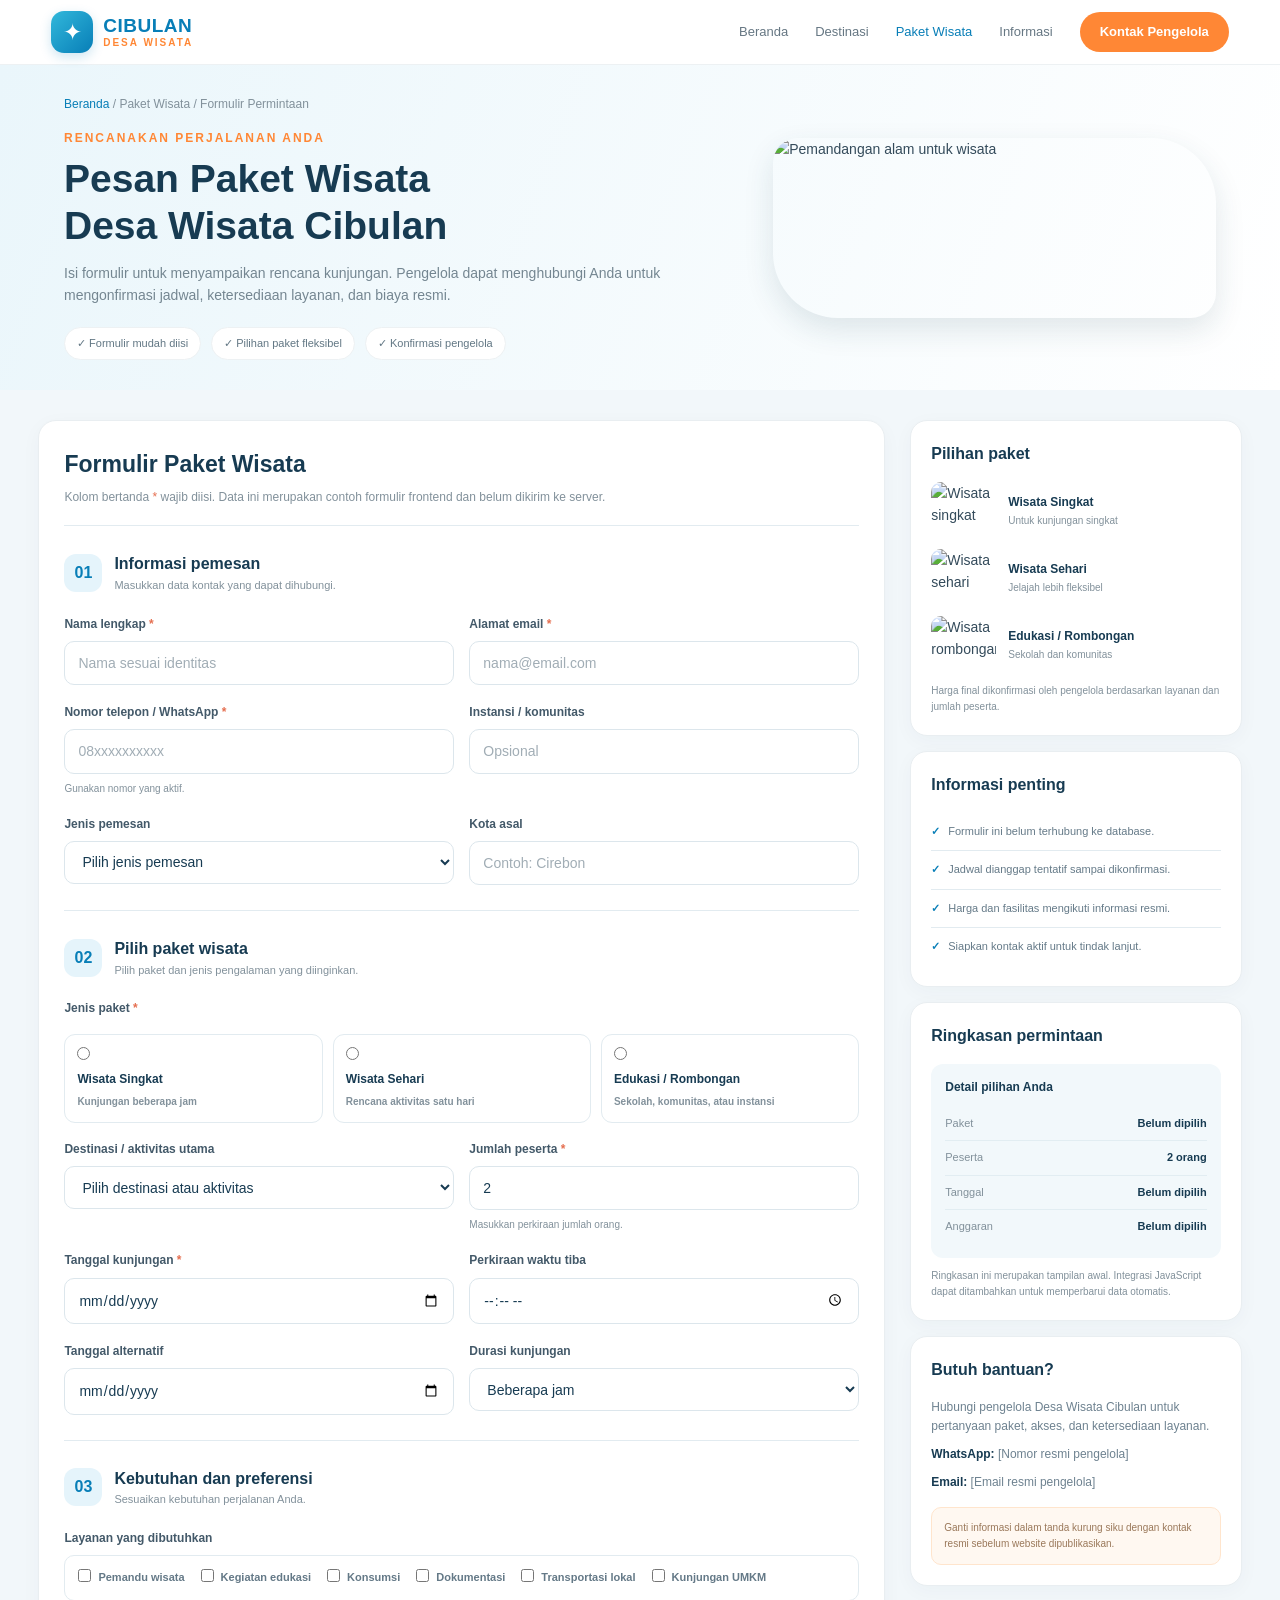
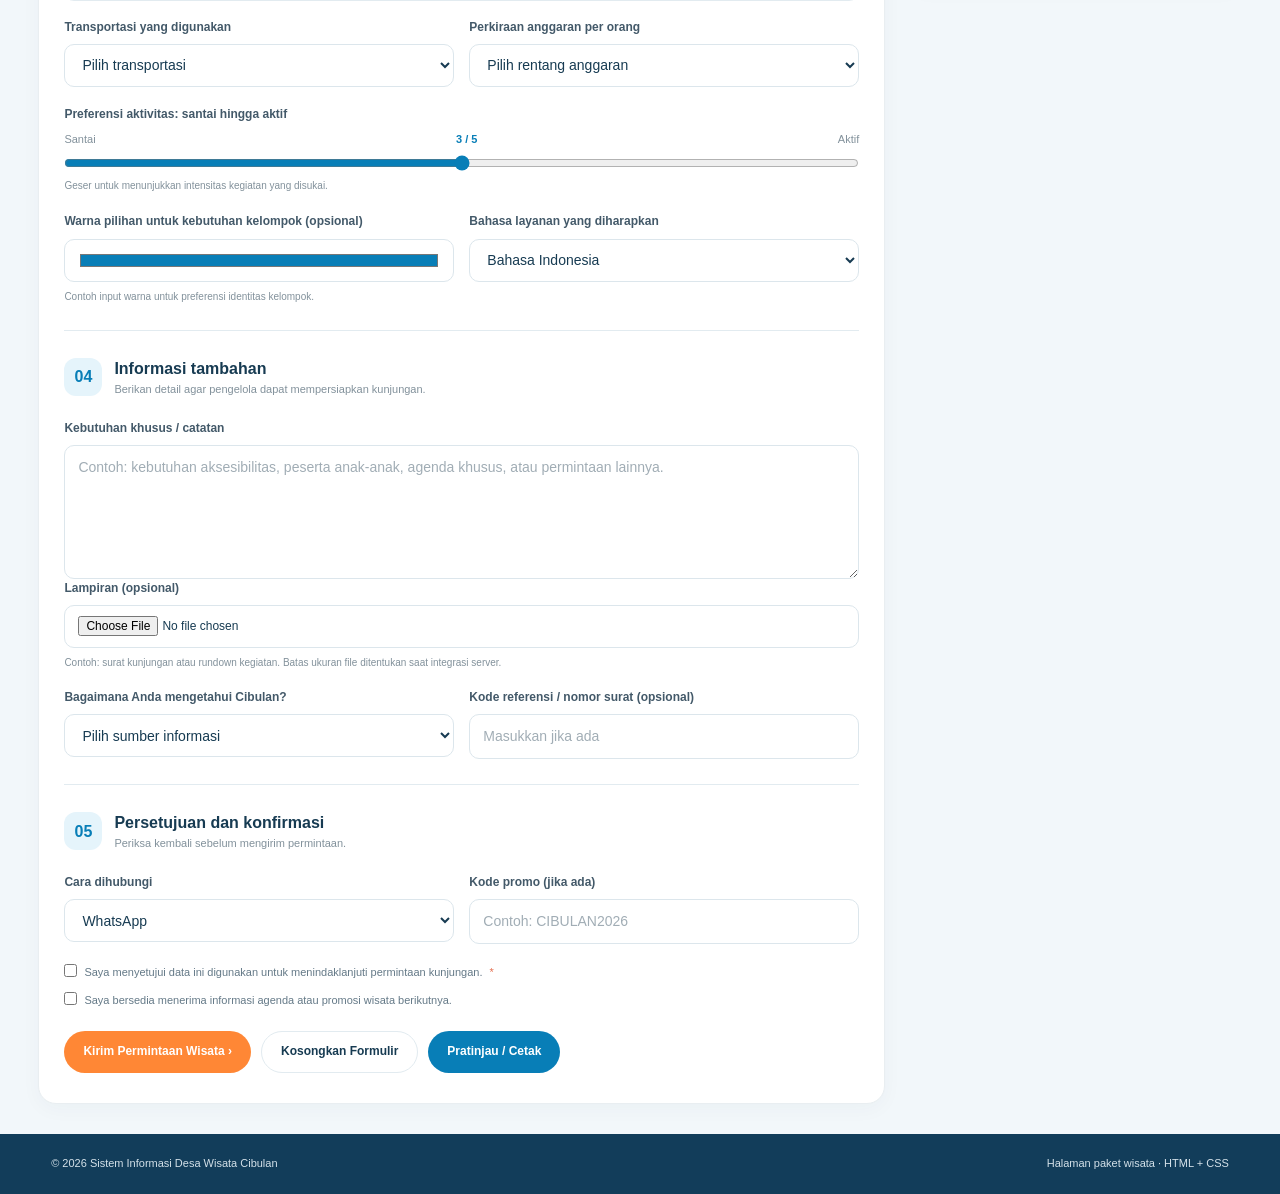
==== paket.html @ 85de3b83 "baru" ====
<!DOCTYPE html>
<html lang="id">

<head>
    <meta charset="UTF-8">
    <meta name="viewport" content="width=device-width, initial-scale=1.0">
    <meta name="description" content="Formulir pemesanan paket wisata Desa Wisata Cibulan.">
    <title>Formulir Paket Wisata | Cibulan</title>
    <link rel="stylesheet" href="/css/paket.css">
</head>

<body>

    <!-- HEADER -->
    <header class="header">
        <a href="index.html" class="logo">
            <span class="logo-icon">✦</span>
            <span class="logo-text">
                <strong>CIBULAN</strong>
                <small>DESA WISATA</small>
            </span>
        </a>

        <nav class="navigation">
            <a href="index.html">Beranda</a>
            <a href="index.html#destinasi">Destinasi</a>
            <a href="paket.html" class="active">Paket Wisata</a>
            <a href="index.html#informasi">Informasi</a>
            <a href="index.html#kontak" class="nav-button">Kontak Pengelola</a>
        </nav>
    </header>

    <main>

        <!-- HERO -->
        <section class="hero">
            <div class="hero-content">
                <div class="breadcrumb">
                    <a href="index.html">Beranda</a> /
                    <span>Paket Wisata</span> /
                    <span>Formulir Permintaan</span>
                </div>

                <span class="eyebrow">RENCANAKAN PERJALANAN ANDA</span>

                <h1>Pesan Paket Wisata<br>Desa Wisata Cibulan</h1>

                <p>
                    Isi formulir untuk menyampaikan rencana kunjungan.
                    Pengelola dapat menghubungi Anda untuk mengonfirmasi
                    jadwal, ketersediaan layanan, dan biaya resmi.
                </p>

                <div class="hero-features">
                    <span>✓ Formulir mudah diisi</span>
                    <span>✓ Pilihan paket fleksibel</span>
                    <span>✓ Konfirmasi pengelola</span>
                </div>
            </div>

            <div class="hero-image">
                <img src="https://images.unsplash.com/photo-1500530855697-b586d89ba3ee?auto=format&fit=crop&w=1000&q=85"
                    alt="Pemandangan alam untuk wisata">
            </div>
        </section>

        <!-- FORM AREA -->
        <section class="form-section">

            <div class="form-layout">

                <!-- FORM UTAMA -->
                <form class="booking-form" action="#" method="post">

                    <div class="form-heading">
                        <h2>Formulir Paket Wisata</h2>
                        <p>
                            Kolom bertanda <span class="required">*</span>
                            wajib diisi. Data ini merupakan contoh formulir
                            frontend dan belum dikirim ke server.
                        </p>
                    </div>

                    <!-- BAGIAN 01 -->
                    <div class="form-group">
                        <div class="section-title">
                            <span class="number">01</span>
                            <div>
                                <h3>Informasi pemesan</h3>
                                <p>Masukkan data kontak yang dapat dihubungi.</p>
                            </div>
                        </div>

                        <div class="form-grid">
                            <div class="field">
                                <label for="nama">Nama lengkap <span class="required">*</span></label>
                                <input type="text" id="nama" name="nama" placeholder="Nama sesuai identitas" required>
                            </div>

                            <div class="field">
                                <label for="email">Alamat email <span class="required">*</span></label>
                                <input type="email" id="email" name="email" placeholder="nama@email.com" required>
                            </div>

                            <div class="field">
                                <label for="telepon">Nomor telepon / WhatsApp <span class="required">*</span></label>
                                <input type="tel" id="telepon" name="telepon" placeholder="08xxxxxxxxxx" required>
                                <small>Gunakan nomor yang aktif.</small>
                            </div>

                            <div class="field">
                                <label for="instansi">Instansi / komunitas</label>
                                <input type="text" id="instansi" name="instansi" placeholder="Opsional">
                            </div>

                            <div class="field">
                                <label for="jenis">Jenis pemesan</label>
                                <select id="jenis" name="jenis">
                                    <option value="">Pilih jenis pemesan</option>
                                    <option>Perorangan</option>
                                    <option>Keluarga</option>
                                    <option>Sekolah / kampus</option>
                                    <option>Komunitas</option>
                                    <option>Perusahaan / instansi</option>
                                    <option>Agen perjalanan</option>
                                </select>
                            </div>

                            <div class="field">
                                <label for="kota">Kota asal</label>
                                <input type="text" id="kota" name="kota" placeholder="Contoh: Cirebon">
                            </div>
                        </div>
                    </div>

                    <!-- BAGIAN 02 -->
                    <div class="form-group">
                        <div class="section-title">
                            <span class="number">02</span>
                            <div>
                                <h3>Pilih paket wisata</h3>
                                <p>Pilih paket dan jenis pengalaman yang diinginkan.</p>
                            </div>
                        </div>

                        <div class="field">
                            <label>Jenis paket <span class="required">*</span></label>

                            <div class="package-options">
                                <label class="package-option">
                                    <input type="radio" name="paket" value="Wisata Singkat" required>
                                    <span class="radio-circle"></span>
                                    <strong>Wisata Singkat</strong>
                                    <small>Kunjungan beberapa jam</small>
                                </label>

                                <label class="package-option">
                                    <input type="radio" name="paket" value="Wisata Sehari">
                                    <span class="radio-circle"></span>
                                    <strong>Wisata Sehari</strong>
                                    <small>Rencana aktivitas satu hari</small>
                                </label>

                                <label class="package-option">
                                    <input type="radio" name="paket" value="Edukasi / Rombongan">
                                    <span class="radio-circle"></span>
                                    <strong>Edukasi / Rombongan</strong>
                                    <small>Sekolah, komunitas, atau instansi</small>
                                </label>
                            </div>
                        </div>

                        <div class="form-grid">
                            <div class="field">
                                <label for="destinasi">Destinasi / aktivitas utama</label>
                                <select id="destinasi" name="destinasi">
                                    <option value="">Pilih destinasi atau aktivitas</option>
                                    <option>Wisata Alam</option>
                                    <option>Wisata Budaya</option>
                                    <option>Wisata Air</option>
                                    <option>Panorama Alam</option>
                                    <option>Wisata Edukasi</option>
                                    <option>Kunjungan UMKM Lokal</option>
                                </select>
                            </div>

                            <div class="field">
                                <label for="peserta">Jumlah peserta <span class="required">*</span></label>
                                <input type="number" id="peserta" name="peserta" min="1" value="2" required>
                                <small>Masukkan perkiraan jumlah orang.</small>
                            </div>

                            <div class="field">
                                <label for="tanggal">Tanggal kunjungan <span class="required">*</span></label>
                                <input type="date" id="tanggal" name="tanggal" required>
                            </div>

                            <div class="field">
                                <label for="waktu">Perkiraan waktu tiba</label>
                                <input type="time" id="waktu" name="waktu">
                            </div>

                            <div class="field">
                                <label for="alternatif">Tanggal alternatif</label>
                                <input type="date" id="alternatif" name="alternatif">
                            </div>

                            <div class="field">
                                <label for="durasi">Durasi kunjungan</label>
                                <select id="durasi" name="durasi">
                                    <option>Beberapa jam</option>
                                    <option>1 hari</option>
                                    <option>2 hari</option>
                                    <option>Lebih dari 2 hari</option>
                                </select>
                            </div>
                        </div>
                    </div>

                    <!-- BAGIAN 03 -->
                    <div class="form-group">
                        <div class="section-title">
                            <span class="number">03</span>
                            <div>
                                <h3>Kebutuhan dan preferensi</h3>
                                <p>Sesuaikan kebutuhan perjalanan Anda.</p>
                            </div>
                        </div>

                        <div class="field">
                            <label>Layanan yang dibutuhkan</label>

                            <div class="checkbox-options">
                                <label><input type="checkbox" name="layanan[]" value="Pemandu wisata"> Pemandu
                                    wisata</label>
                                <label><input type="checkbox" name="layanan[]" value="Kegiatan edukasi"> Kegiatan
                                    edukasi</label>
                                <label><input type="checkbox" name="layanan[]" value="Konsumsi"> Konsumsi</label>
                                <label><input type="checkbox" name="layanan[]" value="Dokumentasi"> Dokumentasi</label>
                                <label><input type="checkbox" name="layanan[]" value="Transportasi lokal"> Transportasi
                                    lokal</label>
                                <label><input type="checkbox" name="layanan[]" value="Kunjungan UMKM"> Kunjungan
                                    UMKM</label>
                            </div>
                        </div>

                        <div class="form-grid">
                            <div class="field">
                                <label for="transportasi">Transportasi yang digunakan</label>
                                <select id="transportasi" name="transportasi">
                                    <option value="">Pilih transportasi</option>
                                    <option>Kendaraan pribadi</option>
                                    <option>Bus pariwisata</option>
                                    <option>Minibus</option>
                                    <option>Sepeda motor</option>
                                    <option>Transportasi umum</option>
                                </select>
                            </div>

                            <div class="field">
                                <label for="anggaran">Perkiraan anggaran per orang</label>
                                <select id="anggaran" name="anggaran">
                                    <option value="">Pilih rentang anggaran</option>
                                    <option>Di bawah Rp50.000</option>
                                    <option>Rp50.000 - Rp100.000</option>
                                    <option>Rp100.000 - Rp200.000</option>
                                    <option>Rp200.000 - Rp500.000</option>
                                    <option>Di atas Rp500.000</option>
                                </select>
                            </div>

                            <div class="field full-width">
                                <label for="aktivitas">Preferensi aktivitas: santai hingga aktif</label>
                                <div class="range-labels">
                                    <span>Santai</span>
                                    <strong>3 / 5</strong>
                                    <span>Aktif</span>
                                </div>
                                <input type="range" id="aktivitas" name="aktivitas" min="1" max="5" value="3">
                                <small>Geser untuk menunjukkan intensitas kegiatan yang disukai.</small>
                            </div>

                            <div class="field">
                                <label for="warna">Warna pilihan untuk kebutuhan kelompok (opsional)</label>
                                <input type="color" id="warna" name="warna" value="#087eb7">
                                <small>Contoh input warna untuk preferensi identitas kelompok.</small>
                            </div>

                            <div class="field">
                                <label for="bahasa">Bahasa layanan yang diharapkan</label>
                                <select id="bahasa" name="bahasa">
                                    <option>Bahasa Indonesia</option>
                                    <option>Bahasa Inggris</option>
                                    <option>Lainnya / diskusi</option>
                                </select>
                            </div>
                        </div>
                    </div>

                    <!-- BAGIAN 04 -->
                    <div class="form-group">
                        <div class="section-title">
                            <span class="number">04</span>
                            <div>
                                <h3>Informasi tambahan</h3>
                                <p>Berikan detail agar pengelola dapat mempersiapkan kunjungan.</p>
                            </div>
                        </div>

                        <div class="field">
                            <label for="catatan">Kebutuhan khusus / catatan</label>
                            <textarea id="catatan" name="catatan" rows="5"
                                placeholder="Contoh: kebutuhan aksesibilitas, peserta anak-anak, agenda khusus, atau permintaan lainnya."></textarea>
                        </div>

                        <div class="field">
                            <label for="lampiran">Lampiran (opsional)</label>
                            <input type="file" id="lampiran" name="lampiran">
                            <small>Contoh: surat kunjungan atau rundown kegiatan. Batas ukuran file ditentukan saat
                                integrasi server.</small>
                        </div>

                        <div class="form-grid">
                            <div class="field">
                                <label for="sumber">Bagaimana Anda mengetahui Cibulan?</label>
                                <select id="sumber" name="sumber">
                                    <option value="">Pilih sumber informasi</option>
                                    <option>Media sosial</option>
                                    <option>Mesin pencari / internet</option>
                                    <option>Teman atau keluarga</option>
                                    <option>Sekolah / instansi</option>
                                    <option>Pameran atau acara wisata</option>
                                    <option>Lainnya</option>
                                </select>
                            </div>

                            <div class="field">
                                <label for="referensi">Kode referensi / nomor surat (opsional)</label>
                                <input type="text" id="referensi" name="referensi" placeholder="Masukkan jika ada">
                            </div>
                        </div>
                    </div>

                    <!-- BAGIAN 05 -->
                    <div class="form-group">
                        <div class="section-title">
                            <span class="number">05</span>
                            <div>
                                <h3>Persetujuan dan konfirmasi</h3>
                                <p>Periksa kembali sebelum mengirim permintaan.</p>
                            </div>
                        </div>

                        <div class="form-grid">
                            <div class="field">
                                <label for="kontak">Cara dihubungi</label>
                                <select id="kontak" name="kontak">
                                    <option>WhatsApp</option>
                                    <option>Telepon</option>
                                    <option>Email</option>
                                </select>
                            </div>

                            <div class="field">
                                <label for="promo">Kode promo (jika ada)</label>
                                <input type="text" id="promo" name="promo" placeholder="Contoh: CIBULAN2026">
                            </div>
                        </div>

                        <div class="consent">
                            <label>
                                <input type="checkbox" name="persetujuan" required>
                                Saya menyetujui data ini digunakan untuk menindaklanjuti permintaan kunjungan.
                                <span class="required">*</span>
                            </label>

                            <label>
                                <input type="checkbox" name="promosi">
                                Saya bersedia menerima informasi agenda atau promosi wisata berikutnya.
                            </label>
                        </div>

                        <div class="form-actions">
                            <button type="submit" class="btn-primary">
                                Kirim Permintaan Wisata ›
                            </button>

                            <button type="reset" class="btn-secondary">
                                Kosongkan Formulir
                            </button>

                            <button type="button" class="btn-blue" onclick="window.print()">
                                Pratinjau / Cetak
                            </button>
                        </div>
                    </div>

                </form>

                <!-- SIDEBAR -->
                <aside class="sidebar">

                    <div class="sidebar-card">
                        <h3>Pilihan paket</h3>

                        <div class="package-preview">
                            <img src="https://images.unsplash.com/photo-1500534623283-312aade485b7?auto=format&fit=crop&w=200&q=80"
                                alt="Wisata singkat">
                            <div>
                                <strong>Wisata Singkat</strong>
                                <p>Untuk kunjungan singkat</p>
                            </div>
                        </div>

                        <div class="package-preview">
                            <img src="https://images.unsplash.com/photo-1464822759023-fed622ff2c3b?auto=format&fit=crop&w=200&q=80"
                                alt="Wisata sehari">
                            <div>
                                <strong>Wisata Sehari</strong>
                                <p>Jelajah lebih fleksibel</p>
                            </div>
                        </div>

                        <div class="package-preview">
                            <img src="https://images.unsplash.com/photo-1529390079861-591de354faf5?auto=format&fit=crop&w=200&q=80"
                                alt="Wisata rombongan">
                            <div>
                                <strong>Edukasi / Rombongan</strong>
                                <p>Sekolah dan komunitas</p>
                            </div>
                        </div>

                        <small>Harga final dikonfirmasi oleh pengelola berdasarkan layanan dan jumlah peserta.</small>
                    </div>

                    <div class="sidebar-card">
                        <h3>Informasi penting</h3>

                        <ul class="info-list">
                            <li>Formulir ini belum terhubung ke database.</li>
                            <li>Jadwal dianggap tentatif sampai dikonfirmasi.</li>
                            <li>Harga dan fasilitas mengikuti informasi resmi.</li>
                            <li>Siapkan kontak aktif untuk tindak lanjut.</li>
                        </ul>
                    </div>

                    <div class="sidebar-card">
                        <h3>Ringkasan permintaan</h3>

                        <div class="summary-box">
                            <strong>Detail pilihan Anda</strong>

                            <div class="summary-row">
                                <span>Paket</span>
                                <strong>Belum dipilih</strong>
                            </div>

                            <div class="summary-row">
                                <span>Peserta</span>
                                <strong>2 orang</strong>
                            </div>

                            <div class="summary-row">
                                <span>Tanggal</span>
                                <strong>Belum dipilih</strong>
                            </div>

                            <div class="summary-row">
                                <span>Anggaran</span>
                                <strong>Belum dipilih</strong>
                            </div>
                        </div>

                        <small>Ringkasan ini merupakan tampilan awal. Integrasi JavaScript dapat ditambahkan untuk
                            memperbarui data otomatis.</small>
                    </div>

                    <div class="sidebar-card help-card">
                        <h3>Butuh bantuan?</h3>
                        <p>
                            Hubungi pengelola Desa Wisata Cibulan untuk
                            pertanyaan paket, akses, dan ketersediaan layanan.
                        </p>

                        <p><strong>WhatsApp:</strong> [Nomor resmi pengelola]</p>
                        <p><strong>Email:</strong> [Email resmi pengelola]</p>

                        <div class="notice">
                            Ganti informasi dalam tanda kurung siku dengan
                            kontak resmi sebelum website dipublikasikan.
                        </div>
                    </div>

                </aside>

            </div>
        </section>

    </main>

    <!-- FOOTER -->
    <footer class="footer">
        <span>© 2026 Sistem Informasi Desa Wisata Cibulan</span>
        <span>Halaman paket wisata · HTML + CSS</span>
    </footer>

</body>

</html>
---- css/paket.css ----
/* ==============================
   RESET & GLOBAL
============================== */

* {
    margin: 0;
    padding: 0;
    box-sizing: border-box;
}

:root {
    --primary: #087eb7;
    --primary-dark: #07557d;
    --secondary: #ff8735;
    --dark: #173b52;
    --text: #344b5b;
    --muted: #82919b;
    --background: #f2f7fa;
    --white: #ffffff;
    --border: #e2ebf0;
    --light-blue: #e5f4fb;
}

html {
    scroll-behavior: smooth;
}

body {
    font-family: Arial, Helvetica, sans-serif;
    color: var(--text);
    background: var(--white);
    font-size: 14px;
    line-height: 1.6;
}

a {
    text-decoration: none;
    color: inherit;
}

button,
input,
select,
textarea {
    font: inherit;
}

/* ==============================
   HEADER
============================== */

.header {
    width: 100%;
    min-height: 65px;
    padding: 10px 4%;
    display: flex;
    justify-content: space-between;
    align-items: center;
    background: var(--white);
    border-bottom: 1px solid #edf1f3;
}

.logo {
    display: flex;
    align-items: center;
    gap: 10px;
}

.logo-icon {
    width: 42px;
    height: 42px;
    display: flex;
    justify-content: center;
    align-items: center;
    background: linear-gradient(135deg, #32b8db, #087eb7);
    color: white;
    border-radius: 13px;
    font-size: 23px;
    box-shadow: 0 4px 12px rgba(8, 126, 183, 0.2);
}

.logo-text {
    display: flex;
    flex-direction: column;
    line-height: 1.2;
}

.logo-text strong {
    font-size: 19px;
    color: var(--primary);
    letter-spacing: 0.5px;
}

.logo-text small {
    color: var(--secondary);
    font-size: 10px;
    font-weight: bold;
    letter-spacing: 2px;
}

.navigation {
    display: flex;
    align-items: center;
    gap: 27px;
}

.navigation a {
    color: #667783;
    font-size: 13px;
    transition: color 0.2s;
}

.navigation a:hover,
.navigation a.active {
    color: var(--primary);
}

.navigation .nav-button {
    padding: 10px 20px;
    background: var(--secondary);
    color: white;
    border-radius: 30px;
    font-weight: bold;
}

.navigation .nav-button:hover {
    background: #ed7425;
    color: white;
}

/* ==============================
   HERO SECTION
============================== */

.hero {
    min-height: 285px;
    padding: 30px 5%;
    display: grid;
    grid-template-columns: 1.2fr 0.8fr;
    align-items: center;
    gap: 45px;
    background: linear-gradient(110deg, #eaf6fb, #ffffff);
}

.hero-content {
    max-width: 650px;
}

.breadcrumb {
    margin-bottom: 15px;
    color: var(--muted);
    font-size: 12px;
}

.breadcrumb a {
    color: var(--primary);
}

.eyebrow {
    display: block;
    margin-bottom: 8px;
    color: var(--secondary);
    font-size: 12px;
    font-weight: bold;
    letter-spacing: 2px;
}

.hero h1 {
    margin-bottom: 12px;
    color: var(--dark);
    font-size: clamp(28px, 3.5vw, 39px);
    line-height: 1.2;
}

.hero-content>p {
    max-width: 650px;
    color: #748691;
    font-size: 14px;
}

.hero-features {
    margin-top: 20px;
    display: flex;
    flex-wrap: wrap;
    gap: 10px;
}

.hero-features span {
    padding: 7px 12px;
    background: white;
    border: 1px solid #edf1f3;
    border-radius: 30px;
    color: #627784;
    font-size: 11px;
}

.hero-image {
    height: 180px;
    overflow: hidden;
    border-radius: 25px 65px 25px 65px;
    box-shadow: 0 12px 30px rgba(25, 63, 83, 0.12);
}

.hero-image img {
    width: 100%;
    height: 100%;
    display: block;
    object-fit: cover;
}

/* ==============================
   FORM SECTION
============================== */

.form-section {
    padding: 30px 3%;
    background: var(--background);
}

.form-layout {
    max-width: 1400px;
    margin: auto;
    display: grid;
    grid-template-columns: minmax(0, 2.3fr) minmax(260px, 0.9fr);
    align-items: start;
    gap: 25px;
}

/* ==============================
   FORM CARD
============================== */

.booking-form {
    padding: 25px;
    background: var(--white);
    border: 1px solid #e9eef1;
    border-radius: 18px;
    box-shadow: 0 5px 20px rgba(28, 62, 82, 0.035);
}

.form-heading {
    padding-bottom: 18px;
    border-bottom: 1px solid var(--border);
}

.form-heading h2 {
    margin-bottom: 5px;
    color: var(--dark);
    font-size: 23px;
}

.form-heading p {
    color: var(--muted);
    font-size: 12px;
}

.required {
    color: #e56e4f;
}

.form-group {
    padding: 25px 0;
    border-bottom: 1px solid var(--border);
}

.form-group:last-child {
    padding-bottom: 5px;
    border-bottom: none;
}

.section-title {
    display: flex;
    align-items: center;
    gap: 12px;
    margin-bottom: 20px;
}

.number {
    width: 38px;
    height: 38px;
    flex-shrink: 0;
    display: flex;
    align-items: center;
    justify-content: center;
    background: var(--light-blue);
    color: var(--primary);
    border-radius: 12px;
    font-size: 16px;
    font-weight: bold;
}

.section-title h3 {
    color: var(--dark);
    font-size: 16px;
}

.section-title p {
    color: var(--muted);
    font-size: 11px;
}

/* ==============================
   FORM GRID & INPUT
============================== */

.form-grid {
    display: grid;
    grid-template-columns: repeat(2, minmax(0, 1fr));
    gap: 18px 15px;
    margin-top: 17px;
}

.field {
    min-width: 0;
    display: flex;
    flex-direction: column;
    gap: 7px;
}

.field label {
    color: #435969;
    font-size: 12px;
    font-weight: bold;
}

.field input:not([type="checkbox"]):not([type="radio"]):not([type="range"]),
.field select,
.field textarea {
    width: 100%;
    min-height: 43px;
    padding: 10px 13px;
    border: 1px solid #dce6ec;
    border-radius: 10px;
    outline: none;
    background: white;
    color: var(--dark);
    transition: border 0.2s, box-shadow 0.2s;
}

.field input:focus,
.field select:focus,
.field textarea:focus {
    border-color: var(--primary);
    box-shadow: 0 0 0 3px rgba(8, 126, 183, 0.08);
}

.field input::placeholder,
.field textarea::placeholder {
    color: #a1adb5;
}

.field small {
    color: var(--muted);
    font-size: 10px;
}

.field textarea {
    resize: vertical;
    min-height: 110px;
}

.full-width {
    grid-column: 1 / -1;
}

/* ==============================
   PACKAGE OPTIONS
============================== */

.package-options {
    display: grid;
    grid-template-columns: repeat(3, minmax(0, 1fr));
    gap: 10px;
    margin-top: 8px;
}

.package-option {
    position: relative;
    min-height: 85px;
    padding: 12px;
    display: flex;
    flex-direction: column;
    align-items: flex-start;
    justify-content: center;
    gap: 5px;
    border: 1px solid var(--border);
    border-radius: 11px;
    cursor: pointer;
    transition: 0.2s;
}

.package-option:hover {
    border-color: var(--primary);
    background: #f5fbfe;
}

.package-option input {
    accent-color: var(--primary);
}

.package-option strong {
    color: var(--dark);
    font-size: 12px;
}

.package-option small {
    color: var(--muted);
    font-size: 10px;
}

.package-option:has(input:checked) {
    border-color: var(--primary);
    background: #f0f9fd;
}

/* ==============================
   CHECKBOX OPTIONS
============================== */

.checkbox-options {
    display: flex;
    flex-wrap: wrap;
    gap: 12px 16px;
    padding: 13px;
    border: 1px solid var(--border);
    border-radius: 10px;
}

.checkbox-options label,
.consent label {
    display: flex;
    align-items: flex-start;
    gap: 7px;
    color: #647987;
    font-size: 11px;
    cursor: pointer;
}

input[type="checkbox"],
input[type="radio"] {
    accent-color: var(--primary);
    cursor: pointer;
}

.range-labels {
    display: flex;
    justify-content: space-between;
    align-items: center;
    color: var(--muted);
    font-size: 11px;
}

.range-labels strong {
    color: var(--primary);
}

.field input[type="range"] {
    width: 100%;
    accent-color: var(--primary);
}

.field input[type="color"] {
    width: 45px;
    height: 38px;
    padding: 3px;
    border: 1px solid var(--border);
    border-radius: 8px;
    cursor: pointer;
}

.field input[type="file"] {
    background: #f9fcfd;
    font-size: 12px;
}

/* ==============================
   CONSENT & BUTTONS
============================== */

.consent {
    margin-top: 20px;
    display: flex;
    flex-direction: column;
    gap: 12px;
}

.consent label {
    line-height: 1.5;
}

.form-actions {
    margin-top: 22px;
    display: flex;
    flex-wrap: wrap;
    gap: 10px;
}

.form-actions button {
    min-height: 42px;
    padding: 10px 19px;
    border: none;
    border-radius: 30px;
    font-size: 12px;
    font-weight: bold;
    cursor: pointer;
    transition: 0.2s;
}

.btn-primary {
    background: var(--secondary);
    color: white;
}

.btn-primary:hover {
    background: #e97426;
    transform: translateY(-2px);
}

.btn-secondary {
    background: white;
    border: 1px solid var(--border) !important;
    color: var(--dark);
}

.btn-secondary:hover {
    background: #f1f6f8;
}

.btn-blue {
    background: var(--primary);
    color: white;
}

.btn-blue:hover {
    background: var(--primary-dark);
}

/* ==============================
   SIDEBAR
============================== */

.sidebar {
    display: flex;
    flex-direction: column;
    gap: 15px;
}

.sidebar-card {
    padding: 20px;
    background: white;
    border: 1px solid #e9eef1;
    border-radius: 17px;
    box-shadow: 0 5px 20px rgba(28, 62, 82, 0.035);
}

.sidebar-card h3 {
    margin-bottom: 15px;
    color: var(--dark);
    font-size: 16px;
}

.package-preview {
    display: flex;
    align-items: center;
    gap: 12px;
    margin-bottom: 12px;
}

.package-preview img {
    width: 65px;
    height: 55px;
    flex-shrink: 0;
    object-fit: cover;
    border-radius: 10px;
}

.package-preview strong {
    color: var(--dark);
    font-size: 12px;
}

.package-preview p {
    color: var(--muted);
    font-size: 10px;
}

.sidebar-card>small {
    display: block;
    margin-top: 10px;
    color: var(--muted);
    font-size: 10px;
    line-height: 1.6;
}

/* INFO LIST */

.info-list {
    padding: 0;
    list-style: none;
}

.info-list li {
    padding: 10px 0;
    border-bottom: 1px solid var(--border);
    color: #657a88;
    font-size: 11px;
}

.info-list li:last-child {
    border-bottom: none;
}

.info-list li::before {
    content: "✓";
    margin-right: 8px;
    color: var(--primary);
    font-weight: bold;
}

/* SUMMARY */

.summary-box {
    padding: 14px;
    background: #f2f8fb;
    border-radius: 12px;
}

.summary-box>strong {
    display: block;
    margin-bottom: 10px;
    color: var(--dark);
    font-size: 12px;
}

.summary-row {
    display: flex;
    justify-content: space-between;
    gap: 10px;
    padding: 8px 0;
    border-bottom: 1px solid #e2edf2;
    font-size: 11px;
}

.summary-row:last-child {
    border-bottom: none;
}

.summary-row span {
    color: var(--muted);
}

.summary-row strong {
    color: var(--dark);
    text-align: right;
}

/* HELP */

.help-card p {
    margin-bottom: 9px;
    color: #6e8290;
    font-size: 12px;
}

.help-card p strong {
    color: var(--dark);
}

.notice {
    margin-top: 15px;
    padding: 12px;
    background: #fff8f1;
    border: 1px solid #ffe5cd;
    border-radius: 10px;
    color: #9a785a;
    font-size: 10px;
}

/* ==============================
   FOOTER
============================== */

.footer {
    min-height: 60px;
    padding: 18px 4%;
    display: flex;
    justify-content: space-between;
    align-items: center;
    gap: 15px;
    background: #123d5a;
    color: #d4e1e9;
    font-size: 11px;
}

/* ==============================
   RESPONSIVE TABLET
============================== */

@media (max-width: 900px) {
    .hero {
        gap: 25px;
        padding: 30px 4%;
    }

    .form-layout {
        grid-template-columns: minmax(0, 1.7fr) minmax(230px, 0.8fr);
        gap: 15px;
    }

    .booking-form {
        padding: 20px;
    }

    .navigation {
        gap: 15px;
    }

    .package-options {
        grid-template-columns: 1fr;
    }
}

/* ==============================
   RESPONSIVE MOBILE
============================== */

@media (max-width: 650px) {
    .header {
        padding: 12px 4%;
        flex-wrap: wrap;
        gap: 12px;
    }

    .logo-icon {
        width: 36px;
        height: 36px;
    }

    .logo-text strong {
        font-size: 16px;
    }

    .navigation {
        width: 100%;
        gap: 18px;
        overflow-x: auto;
        padding: 5px 0;
    }

    .navigation a {
        flex-shrink: 0;
        font-size: 11px;
    }

    .navigation .nav-button {
        padding: 8px 13px;
    }

    .hero {
        grid-template-columns: 1fr;
        padding: 22px 5%;
        gap: 20px;
    }

    .hero h1 {
        font-size: 29px;
    }

    .hero-image {
        height: 190px;
        border-radius: 18px;
    }

    .hero-features {
        gap: 7px;
    }

    .hero-features span {
        font-size: 10px;
    }

    .form-section {
        padding: 18px 3%;
    }

    .form-layout {
        grid-template-columns: 1fr;
    }

    .booking-form {
        padding: 18px 14px;
    }

    .form-heading h2 {
        font-size: 20px;
    }

    .form-grid {
        grid-template-columns: 1fr;
        gap: 15px;
    }

    .full-width {
        grid-column: auto;
    }

    .package-options {
        grid-template-columns: 1fr;
    }

    .package-option {
        min-height: 70px;
    }

    .checkbox-options {
        flex-direction: column;
        gap: 12px;
    }

    .form-actions {
        flex-direction: column;
    }

    .form-actions button {
        width: 100%;
    }

    .sidebar {
        display: grid;
        grid-template-columns: 1fr;
    }

    .footer {
        flex-direction: column;
        text-align: center;
        gap: 5px;
    }
}

/* ==============================
   SMALL MOBILE
============================== */

@media (max-width: 380px) {
    .hero h1 {
        font-size: 25px;
    }

    .section-title h3 {
        font-size: 14px;
    }

    .booking-form {
        padding: 15px 11px;
    }

    .sidebar-card {
        padding: 16px;
    }
}
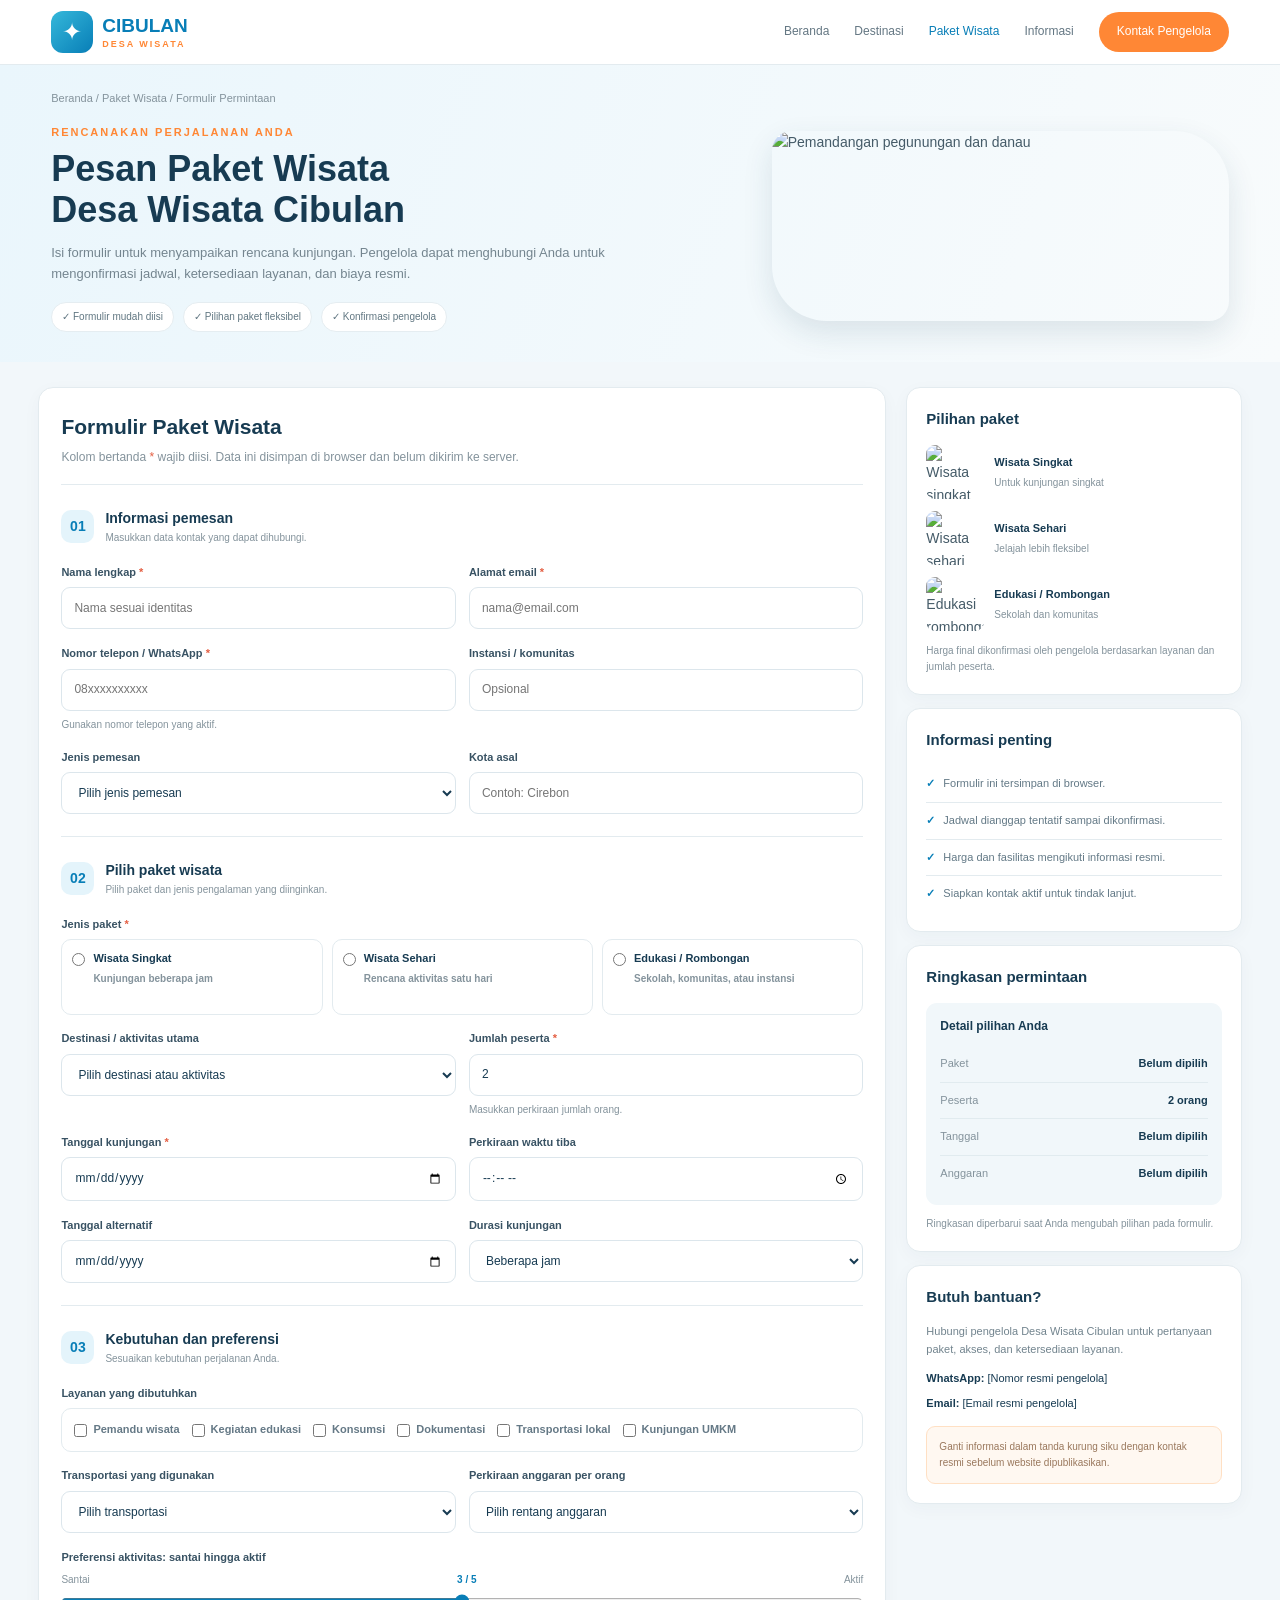
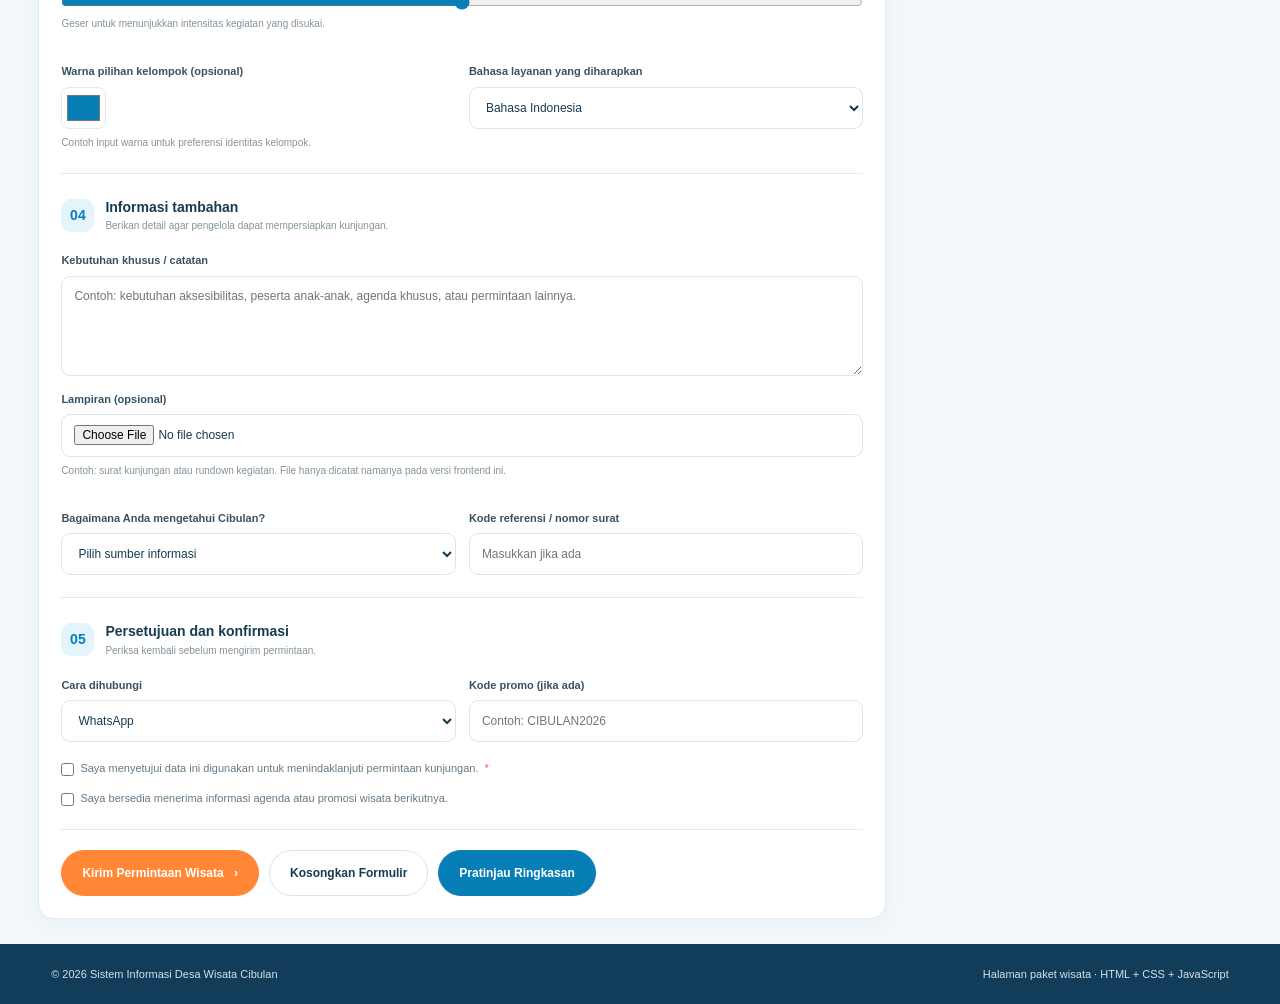
==== commit 58fe5234: "update paket pendaftaran di dalam html" ====
--- a/paket.html
+++ b/paket.html
@@ -6,7 +6,8 @@
     <meta name="viewport" content="width=device-width, initial-scale=1.0">
     <meta name="description" content="Formulir pemesanan paket wisata Desa Wisata Cibulan.">
     <title>Formulir Paket Wisata | Cibulan</title>
-    <link rel="stylesheet" href="/css/paket.css">
+    <link rel="stylesheet" href="css/paket.css">
+    <script src="js/paket.js" defer></script>
 </head>
 
 <body>
@@ -15,7 +16,7 @@
     <header class="header">
         <a href="index.html" class="logo">
             <span class="logo-icon">✦</span>
-            <span class="logo-text">
+            <span>
                 <strong>CIBULAN</strong>
                 <small>DESA WISATA</small>
             </span>
@@ -26,21 +27,20 @@
             <a href="index.html#destinasi">Destinasi</a>
             <a href="paket.html" class="active">Paket Wisata</a>
             <a href="index.html#informasi">Informasi</a>
-            <a href="index.html#kontak" class="nav-button">Kontak Pengelola</a>
+            <a href="index.html#kontak" class="contact-link">Kontak Pengelola</a>
         </nav>
     </header>
 
-    <main>
-
-        <!-- HERO -->
-        <section class="hero">
-            <div class="hero-content">
-                <div class="breadcrumb">
-                    <a href="index.html">Beranda</a> /
-                    <span>Paket Wisata</span> /
-                    <span>Formulir Permintaan</span>
-                </div>
-
+    <!-- HERO -->
+    <section class="hero">
+        <div class="breadcrumb">
+            <a href="index.html">Beranda</a> /
+            <a href="index.html#paket">Paket Wisata</a> /
+            Formulir Permintaan
+        </div>
+
+        <div class="hero-content">
+            <div class="hero-text">
                 <span class="eyebrow">RENCANAKAN PERJALANAN ANDA</span>
 
                 <h1>Pesan Paket Wisata<br>Desa Wisata Cibulan</h1>
@@ -51,7 +51,7 @@
                     jadwal, ketersediaan layanan, dan biaya resmi.
                 </p>
 
-                <div class="hero-features">
+                <div class="hero-tags">
                     <span>✓ Formulir mudah diisi</span>
                     <span>✓ Pilihan paket fleksibel</span>
                     <span>✓ Konfirmasi pengelola</span>
@@ -59,449 +59,506 @@
             </div>
 
             <div class="hero-image">
-                <img src="https://images.unsplash.com/photo-1500530855697-b586d89ba3ee?auto=format&fit=crop&w=1000&q=85"
-                    alt="Pemandangan alam untuk wisata">
+                <img src="https://images.unsplash.com/photo-1470770841072-f978cf4d019e?w=900"
+                    alt="Pemandangan pegunungan dan danau">
             </div>
-        </section>
-
-        <!-- FORM AREA -->
-        <section class="form-section">
-
-            <div class="form-layout">
-
-                <!-- FORM UTAMA -->
-                <form class="booking-form" action="#" method="post">
-
-                    <div class="form-heading">
-                        <h2>Formulir Paket Wisata</h2>
-                        <p>
-                            Kolom bertanda <span class="required">*</span>
-                            wajib diisi. Data ini merupakan contoh formulir
-                            frontend dan belum dikirim ke server.
-                        </p>
-                    </div>
-
-                    <!-- BAGIAN 01 -->
-                    <div class="form-group">
-                        <div class="section-title">
-                            <span class="number">01</span>
-                            <div>
-                                <h3>Informasi pemesan</h3>
-                                <p>Masukkan data kontak yang dapat dihubungi.</p>
-                            </div>
-                        </div>
-
-                        <div class="form-grid">
-                            <div class="field">
-                                <label for="nama">Nama lengkap <span class="required">*</span></label>
-                                <input type="text" id="nama" name="nama" placeholder="Nama sesuai identitas" required>
-                            </div>
-
-                            <div class="field">
-                                <label for="email">Alamat email <span class="required">*</span></label>
-                                <input type="email" id="email" name="email" placeholder="nama@email.com" required>
-                            </div>
-
-                            <div class="field">
-                                <label for="telepon">Nomor telepon / WhatsApp <span class="required">*</span></label>
-                                <input type="tel" id="telepon" name="telepon" placeholder="08xxxxxxxxxx" required>
-                                <small>Gunakan nomor yang aktif.</small>
-                            </div>
-
-                            <div class="field">
-                                <label for="instansi">Instansi / komunitas</label>
-                                <input type="text" id="instansi" name="instansi" placeholder="Opsional">
-                            </div>
-
-                            <div class="field">
-                                <label for="jenis">Jenis pemesan</label>
-                                <select id="jenis" name="jenis">
-                                    <option value="">Pilih jenis pemesan</option>
-                                    <option>Perorangan</option>
-                                    <option>Keluarga</option>
-                                    <option>Sekolah / kampus</option>
-                                    <option>Komunitas</option>
-                                    <option>Perusahaan / instansi</option>
-                                    <option>Agen perjalanan</option>
-                                </select>
-                            </div>
-
-                            <div class="field">
-                                <label for="kota">Kota asal</label>
-                                <input type="text" id="kota" name="kota" placeholder="Contoh: Cirebon">
-                            </div>
-                        </div>
-                    </div>
-
-                    <!-- BAGIAN 02 -->
-                    <div class="form-group">
-                        <div class="section-title">
-                            <span class="number">02</span>
-                            <div>
-                                <h3>Pilih paket wisata</h3>
-                                <p>Pilih paket dan jenis pengalaman yang diinginkan.</p>
-                            </div>
-                        </div>
-
-                        <div class="field">
-                            <label>Jenis paket <span class="required">*</span></label>
-
-                            <div class="package-options">
-                                <label class="package-option">
-                                    <input type="radio" name="paket" value="Wisata Singkat" required>
-                                    <span class="radio-circle"></span>
+        </div>
+    </section>
+
+    <!-- MAIN -->
+    <main class="main-container">
+
+        <div class="form-layout">
+
+            <!-- FORMULIR -->
+            <form id="bookingForm" class="booking-form">
+
+                <div class="form-header">
+                    <h2>Formulir Paket Wisata</h2>
+                    <p>
+                        Kolom bertanda <span class="required">*</span> wajib diisi.
+                        Data ini disimpan di browser dan belum dikirim ke server.
+                    </p>
+                </div>
+
+                <!-- BAGIAN 01 -->
+                <section class="form-section">
+
+                    <div class="section-heading">
+                        <span class="section-number">01</span>
+                        <div>
+                            <h3>Informasi pemesan</h3>
+                            <p>Masukkan data kontak yang dapat dihubungi.</p>
+                        </div>
+                    </div>
+
+                    <div class="form-grid">
+
+                        <div class="form-group">
+                            <label for="nama">Nama lengkap <span class="required">*</span></label>
+                            <input type="text" id="nama" name="nama" placeholder="Nama sesuai identitas" required
+                                maxlength="100">
+                        </div>
+
+                        <div class="form-group">
+                            <label for="email">Alamat email <span class="required">*</span></label>
+                            <input type="email" id="email" name="email" placeholder="nama@email.com" required>
+                        </div>
+
+                        <div class="form-group">
+                            <label for="telepon">Nomor telepon / WhatsApp <span class="required">*</span></label>
+                            <input type="tel" id="telepon" name="telepon" placeholder="08xxxxxxxxxx" required
+                                maxlength="20">
+                            <small>Gunakan nomor telepon yang aktif.</small>
+                        </div>
+
+                        <div class="form-group">
+                            <label for="instansi">Instansi / komunitas</label>
+                            <input type="text" id="instansi" name="instansi" placeholder="Opsional">
+                        </div>
+
+                        <div class="form-group">
+                            <label for="jenis">Jenis pemesan</label>
+                            <select id="jenis" name="jenis">
+                                <option value="">Pilih jenis pemesan</option>
+                                <option>Perorangan</option>
+                                <option>Keluarga</option>
+                                <option>Sekolah / kampus</option>
+                                <option>Komunitas</option>
+                                <option>Perusahaan / instansi</option>
+                                <option>Agen perjalanan</option>
+                            </select>
+                        </div>
+
+                        <div class="form-group">
+                            <label for="kota">Kota asal</label>
+                            <input type="text" id="kota" name="kota" placeholder="Contoh: Cirebon">
+                        </div>
+
+                    </div>
+                </section>
+
+                <!-- BAGIAN 02 -->
+                <section class="form-section">
+
+                    <div class="section-heading">
+                        <span class="section-number">02</span>
+                        <div>
+                            <h3>Pilih paket wisata</h3>
+                            <p>Pilih paket dan jenis pengalaman yang diinginkan.</p>
+                        </div>
+                    </div>
+
+                    <div class="form-group full-width">
+                        <label>Jenis paket <span class="required">*</span></label>
+
+                        <div class="package-options">
+
+                            <label class="package-option">
+                                <input type="radio" name="paket" value="Wisata Singkat" required>
+                                <span>
                                     <strong>Wisata Singkat</strong>
                                     <small>Kunjungan beberapa jam</small>
-                                </label>
-
-                                <label class="package-option">
-                                    <input type="radio" name="paket" value="Wisata Sehari">
-                                    <span class="radio-circle"></span>
+                                </span>
+                            </label>
+
+                            <label class="package-option">
+                                <input type="radio" name="paket" value="Wisata Sehari">
+                                <span>
                                     <strong>Wisata Sehari</strong>
                                     <small>Rencana aktivitas satu hari</small>
-                                </label>
-
-                                <label class="package-option">
-                                    <input type="radio" name="paket" value="Edukasi / Rombongan">
-                                    <span class="radio-circle"></span>
+                                </span>
+                            </label>
+
+                            <label class="package-option">
+                                <input type="radio" name="paket" value="Edukasi / Rombongan">
+                                <span>
                                     <strong>Edukasi / Rombongan</strong>
                                     <small>Sekolah, komunitas, atau instansi</small>
-                                </label>
+                                </span>
+                            </label>
+
+                        </div>
+                    </div>
+
+                    <div class="form-grid">
+
+                        <div class="form-group">
+                            <label for="destinasi">Destinasi / aktivitas utama</label>
+                            <select id="destinasi" name="destinasi">
+                                <option value="">Pilih destinasi atau aktivitas</option>
+                                <option>Wisata alam</option>
+                                <option>Wisata budaya</option>
+                                <option>Wisata edukasi</option>
+                                <option>Wisata air</option>
+                                <option>Kunjungan UMKM</option>
+                                <option>Jelajah desa</option>
+                            </select>
+                        </div>
+
+                        <div class="form-group">
+                            <label for="jumlahPeserta">Jumlah peserta <span class="required">*</span></label>
+                            <input type="number" id="jumlahPeserta" name="peserta" value="2" min="1" max="10000"
+                                required>
+                            <small>Masukkan perkiraan jumlah orang.</small>
+                        </div>
+
+                        <div class="form-group">
+                            <label for="tanggalKunjungan">Tanggal kunjungan <span class="required">*</span></label>
+                            <input type="date" id="tanggalKunjungan" name="tanggal" required>
+                        </div>
+
+                        <div class="form-group">
+                            <label for="waktu">Perkiraan waktu tiba</label>
+                            <input type="time" id="waktu" name="waktu">
+                        </div>
+
+                        <div class="form-group">
+                            <label for="tanggalAlternatif">Tanggal alternatif</label>
+                            <input type="date" id="tanggalAlternatif" name="alternatif">
+                        </div>
+
+                        <div class="form-group">
+                            <label for="durasi">Durasi kunjungan</label>
+                            <select id="durasi" name="durasi">
+                                <option>Beberapa jam</option>
+                                <option>1 hari</option>
+                                <option>2 hari</option>
+                                <option>Lebih dari 2 hari</option>
+                            </select>
+                        </div>
+
+                    </div>
+                </section>
+
+                <!-- BAGIAN 03 -->
+                <section class="form-section">
+
+                    <div class="section-heading">
+                        <span class="section-number">03</span>
+                        <div>
+                            <h3>Kebutuhan dan preferensi</h3>
+                            <p>Sesuaikan kebutuhan perjalanan Anda.</p>
+                        </div>
+                    </div>
+
+                    <div class="form-group full-width">
+                        <label>Layanan yang dibutuhkan</label>
+
+                        <div class="checkbox-options">
+                            <label><input type="checkbox" name="layanan" value="Pemandu wisata"> Pemandu wisata</label>
+                            <label><input type="checkbox" name="layanan" value="Kegiatan edukasi"> Kegiatan
+                                edukasi</label>
+                            <label><input type="checkbox" name="layanan" value="Konsumsi"> Konsumsi</label>
+                            <label><input type="checkbox" name="layanan" value="Dokumentasi"> Dokumentasi</label>
+                            <label><input type="checkbox" name="layanan" value="Transportasi lokal"> Transportasi
+                                lokal</label>
+                            <label><input type="checkbox" name="layanan" value="Kunjungan UMKM"> Kunjungan UMKM</label>
+                        </div>
+                    </div>
+
+                    <div class="form-grid">
+
+                        <div class="form-group">
+                            <label for="transportasi">Transportasi yang digunakan</label>
+                            <select id="transportasi" name="transportasi">
+                                <option value="">Pilih transportasi</option>
+                                <option>Kendaraan pribadi</option>
+                                <option>Bus</option>
+                                <option>Minibus</option>
+                                <option>Sepeda motor</option>
+                                <option>Transportasi umum</option>
+                            </select>
+                        </div>
+
+                        <div class="form-group">
+                            <label for="anggaran">Perkiraan anggaran per orang</label>
+                            <select id="anggaran" name="anggaran">
+                                <option value="">Pilih rentang anggaran</option>
+                                <option value="Di bawah Rp50.000">Di bawah Rp50.000</option>
+                                <option value="Rp50.000–Rp100.000">Rp50.000–Rp100.000</option>
+                                <option value="Rp100.000–Rp200.000">Rp100.000–Rp200.000</option>
+                                <option value="Rp200.000–Rp500.000">Rp200.000–Rp500.000</option>
+                                <option value="Di atas Rp500.000">Di atas Rp500.000</option>
+                            </select>
+                        </div>
+
+                        <div class="form-group full-width">
+                            <label for="aktivitas">Preferensi aktivitas: santai hingga aktif</label>
+
+                            <div class="range-info">
+                                <span>Santai</span>
+                                <strong id="rangeValue">3 / 5</strong>
+                                <span>Aktif</span>
                             </div>
-                        </div>
-
-                        <div class="form-grid">
-                            <div class="field">
-                                <label for="destinasi">Destinasi / aktivitas utama</label>
-                                <select id="destinasi" name="destinasi">
-                                    <option value="">Pilih destinasi atau aktivitas</option>
-                                    <option>Wisata Alam</option>
-                                    <option>Wisata Budaya</option>
-                                    <option>Wisata Air</option>
-                                    <option>Panorama Alam</option>
-                                    <option>Wisata Edukasi</option>
-                                    <option>Kunjungan UMKM Lokal</option>
-                                </select>
-                            </div>
-
-                            <div class="field">
-                                <label for="peserta">Jumlah peserta <span class="required">*</span></label>
-                                <input type="number" id="peserta" name="peserta" min="1" value="2" required>
-                                <small>Masukkan perkiraan jumlah orang.</small>
-                            </div>
-
-                            <div class="field">
-                                <label for="tanggal">Tanggal kunjungan <span class="required">*</span></label>
-                                <input type="date" id="tanggal" name="tanggal" required>
-                            </div>
-
-                            <div class="field">
-                                <label for="waktu">Perkiraan waktu tiba</label>
-                                <input type="time" id="waktu" name="waktu">
-                            </div>
-
-                            <div class="field">
-                                <label for="alternatif">Tanggal alternatif</label>
-                                <input type="date" id="alternatif" name="alternatif">
-                            </div>
-
-                            <div class="field">
-                                <label for="durasi">Durasi kunjungan</label>
-                                <select id="durasi" name="durasi">
-                                    <option>Beberapa jam</option>
-                                    <option>1 hari</option>
-                                    <option>2 hari</option>
-                                    <option>Lebih dari 2 hari</option>
-                                </select>
-                            </div>
-                        </div>
-                    </div>
-
-                    <!-- BAGIAN 03 -->
-                    <div class="form-group">
-                        <div class="section-title">
-                            <span class="number">03</span>
-                            <div>
-                                <h3>Kebutuhan dan preferensi</h3>
-                                <p>Sesuaikan kebutuhan perjalanan Anda.</p>
-                            </div>
-                        </div>
-
-                        <div class="field">
-                            <label>Layanan yang dibutuhkan</label>
-
-                            <div class="checkbox-options">
-                                <label><input type="checkbox" name="layanan[]" value="Pemandu wisata"> Pemandu
-                                    wisata</label>
-                                <label><input type="checkbox" name="layanan[]" value="Kegiatan edukasi"> Kegiatan
-                                    edukasi</label>
-                                <label><input type="checkbox" name="layanan[]" value="Konsumsi"> Konsumsi</label>
-                                <label><input type="checkbox" name="layanan[]" value="Dokumentasi"> Dokumentasi</label>
-                                <label><input type="checkbox" name="layanan[]" value="Transportasi lokal"> Transportasi
-                                    lokal</label>
-                                <label><input type="checkbox" name="layanan[]" value="Kunjungan UMKM"> Kunjungan
-                                    UMKM</label>
-                            </div>
-                        </div>
-
-                        <div class="form-grid">
-                            <div class="field">
-                                <label for="transportasi">Transportasi yang digunakan</label>
-                                <select id="transportasi" name="transportasi">
-                                    <option value="">Pilih transportasi</option>
-                                    <option>Kendaraan pribadi</option>
-                                    <option>Bus pariwisata</option>
-                                    <option>Minibus</option>
-                                    <option>Sepeda motor</option>
-                                    <option>Transportasi umum</option>
-                                </select>
-                            </div>
-
-                            <div class="field">
-                                <label for="anggaran">Perkiraan anggaran per orang</label>
-                                <select id="anggaran" name="anggaran">
-                                    <option value="">Pilih rentang anggaran</option>
-                                    <option>Di bawah Rp50.000</option>
-                                    <option>Rp50.000 - Rp100.000</option>
-                                    <option>Rp100.000 - Rp200.000</option>
-                                    <option>Rp200.000 - Rp500.000</option>
-                                    <option>Di atas Rp500.000</option>
-                                </select>
-                            </div>
-
-                            <div class="field full-width">
-                                <label for="aktivitas">Preferensi aktivitas: santai hingga aktif</label>
-                                <div class="range-labels">
-                                    <span>Santai</span>
-                                    <strong>3 / 5</strong>
-                                    <span>Aktif</span>
-                                </div>
-                                <input type="range" id="aktivitas" name="aktivitas" min="1" max="5" value="3">
-                                <small>Geser untuk menunjukkan intensitas kegiatan yang disukai.</small>
-                            </div>
-
-                            <div class="field">
-                                <label for="warna">Warna pilihan untuk kebutuhan kelompok (opsional)</label>
-                                <input type="color" id="warna" name="warna" value="#087eb7">
-                                <small>Contoh input warna untuk preferensi identitas kelompok.</small>
-                            </div>
-
-                            <div class="field">
-                                <label for="bahasa">Bahasa layanan yang diharapkan</label>
-                                <select id="bahasa" name="bahasa">
-                                    <option>Bahasa Indonesia</option>
-                                    <option>Bahasa Inggris</option>
-                                    <option>Lainnya / diskusi</option>
-                                </select>
-                            </div>
-                        </div>
-                    </div>
-
-                    <!-- BAGIAN 04 -->
-                    <div class="form-group">
-                        <div class="section-title">
-                            <span class="number">04</span>
-                            <div>
-                                <h3>Informasi tambahan</h3>
-                                <p>Berikan detail agar pengelola dapat mempersiapkan kunjungan.</p>
-                            </div>
-                        </div>
-
-                        <div class="field">
-                            <label for="catatan">Kebutuhan khusus / catatan</label>
-                            <textarea id="catatan" name="catatan" rows="5"
-                                placeholder="Contoh: kebutuhan aksesibilitas, peserta anak-anak, agenda khusus, atau permintaan lainnya."></textarea>
-                        </div>
-
-                        <div class="field">
+
+                            <input type="range" id="aktivitas" name="aktivitas" min="1" max="5" value="3">
+
+                            <small>Geser untuk menunjukkan intensitas kegiatan yang disukai.</small>
+                        </div>
+
+                        <div class="form-group">
+                            <label for="warna">Warna pilihan kelompok (opsional)</label>
+                            <input type="color" id="warna" name="warna" value="#087eb7">
+                            <small>Contoh input warna untuk preferensi identitas kelompok.</small>
+                        </div>
+
+                        <div class="form-group">
+                            <label for="bahasa">Bahasa layanan yang diharapkan</label>
+                            <select id="bahasa" name="bahasa">
+                                <option>Bahasa Indonesia</option>
+                                <option>Bahasa Inggris</option>
+                                <option>Lainnya / diskusi</option>
+                            </select>
+                        </div>
+
+                    </div>
+                </section>
+
+                <!-- BAGIAN 04 -->
+                <section class="form-section">
+
+                    <div class="section-heading">
+                        <span class="section-number">04</span>
+                        <div>
+                            <h3>Informasi tambahan</h3>
+                            <p>Berikan detail agar pengelola dapat mempersiapkan kunjungan.</p>
+                        </div>
+                    </div>
+
+                    <div class="form-group full-width">
+                        <label for="catatan">Kebutuhan khusus / catatan</label>
+                        <textarea id="catatan" name="catatan" rows="4"
+                            placeholder="Contoh: kebutuhan aksesibilitas, peserta anak-anak, agenda khusus, atau permintaan lainnya."></textarea>
+                    </div>
+
+                    <div class="form-grid">
+
+                        <div class="form-group full-width">
                             <label for="lampiran">Lampiran (opsional)</label>
-                            <input type="file" id="lampiran" name="lampiran">
-                            <small>Contoh: surat kunjungan atau rundown kegiatan. Batas ukuran file ditentukan saat
-                                integrasi server.</small>
-                        </div>
-
-                        <div class="form-grid">
-                            <div class="field">
-                                <label for="sumber">Bagaimana Anda mengetahui Cibulan?</label>
-                                <select id="sumber" name="sumber">
-                                    <option value="">Pilih sumber informasi</option>
-                                    <option>Media sosial</option>
-                                    <option>Mesin pencari / internet</option>
-                                    <option>Teman atau keluarga</option>
-                                    <option>Sekolah / instansi</option>
-                                    <option>Pameran atau acara wisata</option>
-                                    <option>Lainnya</option>
-                                </select>
-                            </div>
-
-                            <div class="field">
-                                <label for="referensi">Kode referensi / nomor surat (opsional)</label>
-                                <input type="text" id="referensi" name="referensi" placeholder="Masukkan jika ada">
-                            </div>
-                        </div>
-                    </div>
-
-                    <!-- BAGIAN 05 -->
-                    <div class="form-group">
-                        <div class="section-title">
-                            <span class="number">05</span>
-                            <div>
-                                <h3>Persetujuan dan konfirmasi</h3>
-                                <p>Periksa kembali sebelum mengirim permintaan.</p>
-                            </div>
-                        </div>
-
-                        <div class="form-grid">
-                            <div class="field">
-                                <label for="kontak">Cara dihubungi</label>
-                                <select id="kontak" name="kontak">
-                                    <option>WhatsApp</option>
-                                    <option>Telepon</option>
-                                    <option>Email</option>
-                                </select>
-                            </div>
-
-                            <div class="field">
-                                <label for="promo">Kode promo (jika ada)</label>
-                                <input type="text" id="promo" name="promo" placeholder="Contoh: CIBULAN2026">
-                            </div>
-                        </div>
-
-                        <div class="consent">
-                            <label>
-                                <input type="checkbox" name="persetujuan" required>
-                                Saya menyetujui data ini digunakan untuk menindaklanjuti permintaan kunjungan.
-                                <span class="required">*</span>
-                            </label>
-
-                            <label>
-                                <input type="checkbox" name="promosi">
-                                Saya bersedia menerima informasi agenda atau promosi wisata berikutnya.
-                            </label>
-                        </div>
-
-                        <div class="form-actions">
-                            <button type="submit" class="btn-primary">
-                                Kirim Permintaan Wisata ›
-                            </button>
-
-                            <button type="reset" class="btn-secondary">
-                                Kosongkan Formulir
-                            </button>
-
-                            <button type="button" class="btn-blue" onclick="window.print()">
-                                Pratinjau / Cetak
-                            </button>
-                        </div>
-                    </div>
-
-                </form>
-
-                <!-- SIDEBAR -->
-                <aside class="sidebar">
-
-                    <div class="sidebar-card">
-                        <h3>Pilihan paket</h3>
-
-                        <div class="package-preview">
-                            <img src="https://images.unsplash.com/photo-1500534623283-312aade485b7?auto=format&fit=crop&w=200&q=80"
+                            <input type="file" id="lampiran" name="lampiran" accept=".pdf,.jpg,.jpeg,.png,.doc,.docx">
+                            <small>Contoh: surat kunjungan atau rundown kegiatan. File hanya dicatat namanya pada versi
+                                frontend ini.</small>
+                        </div>
+
+                        <div class="form-group">
+                            <label for="sumber">Bagaimana Anda mengetahui Cibulan?</label>
+                            <select id="sumber" name="sumber">
+                                <option value="">Pilih sumber informasi</option>
+                                <option>Media sosial</option>
+                                <option>Mesin pencari / internet</option>
+                                <option>Teman atau keluarga</option>
+                                <option>Sekolah / instansi</option>
+                                <option>Pameran atau acara wisata</option>
+                                <option>Lainnya</option>
+                            </select>
+                        </div>
+
+                        <div class="form-group">
+                            <label for="referensi">Kode referensi / nomor surat</label>
+                            <input type="text" id="referensi" name="referensi" placeholder="Masukkan jika ada">
+                        </div>
+
+                    </div>
+                </section>
+
+                <!-- BAGIAN 05 -->
+                <section class="form-section">
+
+                    <div class="section-heading">
+                        <span class="section-number">05</span>
+                        <div>
+                            <h3>Persetujuan dan konfirmasi</h3>
+                            <p>Periksa kembali sebelum mengirim permintaan.</p>
+                        </div>
+                    </div>
+
+                    <div class="form-grid">
+
+                        <div class="form-group">
+                            <label for="kontak">Cara dihubungi</label>
+                            <select id="kontak" name="kontak">
+                                <option>WhatsApp</option>
+                                <option>Telepon</option>
+                                <option>Email</option>
+                            </select>
+                        </div>
+
+                        <div class="form-group">
+                            <label for="promo">Kode promo (jika ada)</label>
+                            <input type="text" id="promo" name="promo" placeholder="Contoh: CIBULAN2026">
+                        </div>
+
+                    </div>
+
+                    <div class="consent-group">
+                        <label>
+                            <input type="checkbox" id="persetujuan" name="persetujuan" required>
+                            Saya menyetujui data ini digunakan untuk
+                            menindaklanjuti permintaan kunjungan.
+                            <span class="required">*</span>
+                        </label>
+
+                        <label>
+                            <input type="checkbox" id="promosi" name="promosi">
+                            Saya bersedia menerima informasi agenda atau
+                            promosi wisata berikutnya.
+                        </label>
+                    </div>
+
+                </section>
+
+                <!-- TOMBOL -->
+                <div class="form-actions">
+
+                    <button type="submit" class="btn-submit">
+                        Kirim Permintaan Wisata <span>›</span>
+                    </button>
+
+                    <button type="reset" class="btn-reset">
+                        Kosongkan Formulir
+                    </button>
+
+                    <button type="button" class="btn-preview" id="previewButton">
+                        Pratinjau Ringkasan
+                    </button>
+
+                </div>
+
+                <!-- PESAN BERHASIL -->
+                <div id="successMessage" class="success-message" role="status" aria-live="polite" hidden>
+
+                    <span class="success-icon">✓</span>
+
+                    <p>
+                        Terima kasih! Data berhasil disimpan di browser.
+                        Buka halaman
+                        <a href="data-paket.html">Data Paket Wisata</a>
+                        untuk melihat isian.
+                    </p>
+
+                </div>
+
+            </form>
+
+            <!-- SIDEBAR -->
+            <aside class="sidebar">
+
+                <!-- PILIHAN PAKET -->
+                <div class="sidebar-card">
+                    <h3>Pilihan paket</h3>
+
+                    <div class="package-list">
+                        <div class="package-item">
+                            <img src="https://images.unsplash.com/photo-1470770841072-f978cf4d019e?w=200"
                                 alt="Wisata singkat">
                             <div>
                                 <strong>Wisata Singkat</strong>
-                                <p>Untuk kunjungan singkat</p>
+                                <small>Untuk kunjungan singkat</small>
                             </div>
                         </div>
 
-                        <div class="package-preview">
-                            <img src="https://images.unsplash.com/photo-1464822759023-fed622ff2c3b?auto=format&fit=crop&w=200&q=80"
+                        <div class="package-item">
+                            <img src="https://images.unsplash.com/photo-1464822759023-fed622ff2c3b?w=200"
                                 alt="Wisata sehari">
                             <div>
                                 <strong>Wisata Sehari</strong>
-                                <p>Jelajah lebih fleksibel</p>
+                                <small>Jelajah lebih fleksibel</small>
                             </div>
                         </div>
 
-                        <div class="package-preview">
-                            <img src="https://images.unsplash.com/photo-1529390079861-591de354faf5?auto=format&fit=crop&w=200&q=80"
-                                alt="Wisata rombongan">
+                        <div class="package-item">
+                            <img src="https://images.unsplash.com/photo-1529390079861-591de354faf5?w=200"
+                                alt="Edukasi rombongan">
                             <div>
                                 <strong>Edukasi / Rombongan</strong>
-                                <p>Sekolah dan komunitas</p>
+                                <small>Sekolah dan komunitas</small>
                             </div>
                         </div>
-
-                        <small>Harga final dikonfirmasi oleh pengelola berdasarkan layanan dan jumlah peserta.</small>
-                    </div>
-
-                    <div class="sidebar-card">
-                        <h3>Informasi penting</h3>
-
-                        <ul class="info-list">
-                            <li>Formulir ini belum terhubung ke database.</li>
-                            <li>Jadwal dianggap tentatif sampai dikonfirmasi.</li>
-                            <li>Harga dan fasilitas mengikuti informasi resmi.</li>
-                            <li>Siapkan kontak aktif untuk tindak lanjut.</li>
-                        </ul>
-                    </div>
-
-                    <div class="sidebar-card">
-                        <h3>Ringkasan permintaan</h3>
-
-                        <div class="summary-box">
-                            <strong>Detail pilihan Anda</strong>
-
-                            <div class="summary-row">
-                                <span>Paket</span>
-                                <strong>Belum dipilih</strong>
-                            </div>
-
-                            <div class="summary-row">
-                                <span>Peserta</span>
-                                <strong>2 orang</strong>
-                            </div>
-
-                            <div class="summary-row">
-                                <span>Tanggal</span>
-                                <strong>Belum dipilih</strong>
-                            </div>
-
-                            <div class="summary-row">
-                                <span>Anggaran</span>
-                                <strong>Belum dipilih</strong>
-                            </div>
-                        </div>
-
-                        <small>Ringkasan ini merupakan tampilan awal. Integrasi JavaScript dapat ditambahkan untuk
-                            memperbarui data otomatis.</small>
-                    </div>
-
-                    <div class="sidebar-card help-card">
-                        <h3>Butuh bantuan?</h3>
-                        <p>
-                            Hubungi pengelola Desa Wisata Cibulan untuk
-                            pertanyaan paket, akses, dan ketersediaan layanan.
-                        </p>
-
-                        <p><strong>WhatsApp:</strong> [Nomor resmi pengelola]</p>
-                        <p><strong>Email:</strong> [Email resmi pengelola]</p>
-
-                        <div class="notice">
-                            Ganti informasi dalam tanda kurung siku dengan
-                            kontak resmi sebelum website dipublikasikan.
-                        </div>
-                    </div>
-
-                </aside>
-
-            </div>
-        </section>
+                    </div>
+
+                    <p class="sidebar-note">
+                        Harga final dikonfirmasi oleh pengelola berdasarkan
+                        layanan dan jumlah peserta.
+                    </p>
+                </div>
+
+                <!-- INFORMASI PENTING -->
+                <div class="sidebar-card">
+                    <h3>Informasi penting</h3>
+
+                    <ul class="important-list">
+                        <li>Formulir ini tersimpan di browser.</li>
+                        <li>Jadwal dianggap tentatif sampai dikonfirmasi.</li>
+                        <li>Harga dan fasilitas mengikuti informasi resmi.</li>
+                        <li>Siapkan kontak aktif untuk tindak lanjut.</li>
+                    </ul>
+                </div>
+
+                <!-- RINGKASAN -->
+                <div class="sidebar-card summary-card" id="summaryCard">
+
+                    <h3>Ringkasan permintaan</h3>
+
+                    <div class="summary-box">
+                        <h4>Detail pilihan Anda</h4>
+
+                        <div class="summary-row">
+                            <span>Paket</span>
+                            <strong id="summaryPackage">Belum dipilih</strong>
+                        </div>
+
+                        <div class="summary-row">
+                            <span>Peserta</span>
+                            <strong id="summaryParticipants">2 orang</strong>
+                        </div>
+
+                        <div class="summary-row">
+                            <span>Tanggal</span>
+                            <strong id="summaryDate">Belum dipilih</strong>
+                        </div>
+
+                        <div class="summary-row">
+                            <span>Anggaran</span>
+                            <strong id="summaryBudget">Belum dipilih</strong>
+                        </div>
+                    </div>
+
+                    <p class="summary-note">
+                        Ringkasan diperbarui saat Anda mengubah pilihan
+                        pada formulir.
+                    </p>
+
+                </div>
+
+                <!-- BANTUAN -->
+                <div class="sidebar-card">
+                    <h3>Butuh bantuan?</h3>
+
+                    <p class="help-text">
+                        Hubungi pengelola Desa Wisata Cibulan untuk
+                        pertanyaan paket, akses, dan ketersediaan layanan.
+                    </p>
+
+                    <p class="help-contact"><strong>WhatsApp:</strong> [Nomor resmi pengelola]</p>
+                    <p class="help-contact"><strong>Email:</strong> [Email resmi pengelola]</p>
+
+                    <div class="help-notice">
+                        Ganti informasi dalam tanda kurung siku dengan
+                        kontak resmi sebelum website dipublikasikan.
+                    </div>
+                </div>
+
+            </aside>
+
+        </div>
 
     </main>
 
     <!-- FOOTER -->
     <footer class="footer">
         <span>© 2026 Sistem Informasi Desa Wisata Cibulan</span>
-        <span>Halaman paket wisata · HTML + CSS</span>
+        <span>Halaman paket wisata · HTML + CSS + JavaScript</span>
     </footer>
 
 </body>
--- a/css/paket.css
+++ b/css/paket.css
@@ -1,6 +1,6 @@
-/* ==============================
-   RESET & GLOBAL
-============================== */
+/* =====================================
+   1. RESET DAN VARIABEL
+===================================== */
 
 * {
     margin: 0;
@@ -10,15 +10,15 @@
 
 :root {
     --primary: #087eb7;
-    --primary-dark: #07557d;
-    --secondary: #ff8735;
+    --primary-dark: #075b83;
     --dark: #173b52;
-    --text: #344b5b;
-    --muted: #82919b;
+    --orange: #ff8735;
+    --text: #455b68;
+    --muted: #84939c;
     --background: #f2f7fa;
+    --border: #e3ebef;
     --white: #ffffff;
-    --border: #e2ebf0;
-    --light-blue: #e5f4fb;
+    --success: #16834d;
 }
 
 html {
@@ -33,11 +33,6 @@
     line-height: 1.6;
 }
 
-a {
-    text-decoration: none;
-    color: inherit;
-}
-
 button,
 input,
 select,
@@ -45,55 +40,65 @@
     font: inherit;
 }
 
-/* ==============================
-   HEADER
-============================== */
+a {
+    color: inherit;
+    text-decoration: none;
+}
+
+button {
+    cursor: pointer;
+}
+
+img {
+    max-width: 100%;
+    display: block;
+}
+
+/* =====================================
+   2. HEADER
+===================================== */
 
 .header {
-    width: 100%;
     min-height: 65px;
     padding: 10px 4%;
     display: flex;
+    align-items: center;
     justify-content: space-between;
+    background: white;
+    border-bottom: 1px solid var(--border);
+}
+
+.logo {
+    display: flex;
     align-items: center;
-    background: var(--white);
-    border-bottom: 1px solid #edf1f3;
-}
-
-.logo {
-    display: flex;
-    align-items: center;
-    gap: 10px;
+    gap: 9px;
 }
 
 .logo-icon {
     width: 42px;
     height: 42px;
-    display: flex;
-    justify-content: center;
-    align-items: center;
-    background: linear-gradient(135deg, #32b8db, #087eb7);
+    display: grid;
+    place-items: center;
+    border-radius: 12px;
+    background: linear-gradient(135deg, #35b8da, #087eb7);
     color: white;
-    border-radius: 13px;
-    font-size: 23px;
-    box-shadow: 0 4px 12px rgba(8, 126, 183, 0.2);
-}
-
-.logo-text {
-    display: flex;
-    flex-direction: column;
-    line-height: 1.2;
-}
-
-.logo-text strong {
+    font-size: 24px;
+}
+
+.logo strong,
+.logo small {
+    display: block;
+    line-height: 1.3;
+}
+
+.logo strong {
+    color: var(--primary);
     font-size: 19px;
-    color: var(--primary);
-    letter-spacing: 0.5px;
-}
-
-.logo-text small {
-    color: var(--secondary);
-    font-size: 10px;
+}
+
+.logo small {
+    color: var(--orange);
+    font-size: 9px;
     font-weight: bold;
     letter-spacing: 2px;
 }
@@ -101,13 +106,13 @@
 .navigation {
     display: flex;
     align-items: center;
-    gap: 27px;
+    gap: 25px;
 }
 
 .navigation a {
-    color: #667783;
-    font-size: 13px;
-    transition: color 0.2s;
+    color: #647783;
+    font-size: 12px;
+    transition: 0.2s;
 }
 
 .navigation a:hover,
@@ -115,276 +120,267 @@
     color: var(--primary);
 }
 
-.navigation .nav-button {
-    padding: 10px 20px;
-    background: var(--secondary);
+.navigation .contact-link {
+    padding: 10px 18px;
+    background: var(--orange);
     color: white;
-    border-radius: 30px;
-    font-weight: bold;
-}
-
-.navigation .nav-button:hover {
-    background: #ed7425;
-    color: white;
-}
-
-/* ==============================
-   HERO SECTION
-============================== */
+    border-radius: 25px;
+}
+
+/* =====================================
+   3. HERO
+===================================== */
 
 .hero {
-    min-height: 285px;
-    padding: 30px 5%;
+    padding: 25px 4% 30px;
+    background: linear-gradient(110deg, #eaf6fc, #f8fbfc);
+}
+
+.breadcrumb {
+    margin-bottom: 12px;
+    color: var(--muted);
+    font-size: 11px;
+}
+
+.breadcrumb a:hover {
+    color: var(--primary);
+}
+
+.hero-content {
     display: grid;
     grid-template-columns: 1.2fr 0.8fr;
     align-items: center;
-    gap: 45px;
-    background: linear-gradient(110deg, #eaf6fb, #ffffff);
-}
-
-.hero-content {
-    max-width: 650px;
-}
-
-.breadcrumb {
-    margin-bottom: 15px;
-    color: var(--muted);
-    font-size: 12px;
-}
-
-.breadcrumb a {
-    color: var(--primary);
+    gap: 35px;
 }
 
 .eyebrow {
-    display: block;
-    margin-bottom: 8px;
-    color: var(--secondary);
-    font-size: 12px;
+    color: var(--orange);
+    font-size: 11px;
     font-weight: bold;
     letter-spacing: 2px;
 }
 
-.hero h1 {
-    margin-bottom: 12px;
-    color: var(--dark);
-    font-size: clamp(28px, 3.5vw, 39px);
-    line-height: 1.2;
-}
-
-.hero-content>p {
-    max-width: 650px;
-    color: #748691;
-    font-size: 14px;
-}
-
-.hero-features {
-    margin-top: 20px;
+.hero-text h1 {
+    margin: 6px 0 12px;
+    color: var(--dark);
+    font-size: clamp(28px, 4vw, 36px);
+    line-height: 1.15;
+}
+
+.hero-text p {
+    max-width: 580px;
+    color: #74858f;
+    font-size: 13px;
+}
+
+.hero-tags {
+    margin-top: 18px;
     display: flex;
     flex-wrap: wrap;
-    gap: 10px;
-}
-
-.hero-features span {
-    padding: 7px 12px;
+    gap: 9px;
+}
+
+.hero-tags span {
+    padding: 6px 10px;
     background: white;
-    border: 1px solid #edf1f3;
-    border-radius: 30px;
-    color: #627784;
-    font-size: 11px;
+    border: 1px solid #e5edf1;
+    border-radius: 20px;
+    color: #607681;
+    font-size: 10px;
 }
 
 .hero-image {
-    height: 180px;
+    height: 190px;
     overflow: hidden;
-    border-radius: 25px 65px 25px 65px;
-    box-shadow: 0 12px 30px rgba(25, 63, 83, 0.12);
+    border-radius: 20px 55px 20px 55px;
+    box-shadow: 0 12px 30px rgba(26, 68, 90, 0.12);
 }
 
 .hero-image img {
     width: 100%;
     height: 100%;
-    display: block;
     object-fit: cover;
 }
 
-/* ==============================
-   FORM SECTION
-============================== */
-
-.form-section {
-    padding: 30px 3%;
+/* =====================================
+   4. MAIN LAYOUT
+===================================== */
+
+.main-container {
+    padding: 25px 3%;
     background: var(--background);
 }
 
 .form-layout {
-    max-width: 1400px;
+    max-width: 1350px;
     margin: auto;
     display: grid;
-    grid-template-columns: minmax(0, 2.3fr) minmax(260px, 0.9fr);
+    grid-template-columns: minmax(0, 2.15fr) minmax(260px, 0.85fr);
     align-items: start;
-    gap: 25px;
-}
-
-/* ==============================
-   FORM CARD
-============================== */
+    gap: 20px;
+}
+
+/* =====================================
+   5. FORMULIR
+===================================== */
 
 .booking-form {
-    padding: 25px;
-    background: var(--white);
-    border: 1px solid #e9eef1;
-    border-radius: 18px;
-    box-shadow: 0 5px 20px rgba(28, 62, 82, 0.035);
-}
-
-.form-heading {
-    padding-bottom: 18px;
+    min-width: 0;
+    padding: 22px;
+    background: white;
+    border: 1px solid var(--border);
+    border-radius: 15px;
+    box-shadow: 0 5px 18px rgba(20, 55, 75, 0.035);
+}
+
+.form-header {
+    padding-bottom: 17px;
     border-bottom: 1px solid var(--border);
 }
 
-.form-heading h2 {
-    margin-bottom: 5px;
-    color: var(--dark);
-    font-size: 23px;
-}
-
-.form-heading p {
+.form-header h2 {
+    color: var(--dark);
+    font-size: 21px;
+}
+
+.form-header p {
+    margin-top: 4px;
     color: var(--muted);
     font-size: 12px;
 }
 
 .required {
-    color: #e56e4f;
-}
-
-.form-group {
-    padding: 25px 0;
+    color: #e45e42;
+}
+
+/* SECTION */
+
+.form-section {
+    padding: 22px 0;
     border-bottom: 1px solid var(--border);
 }
 
-.form-group:last-child {
-    padding-bottom: 5px;
-    border-bottom: none;
-}
-
-.section-title {
+.section-heading {
+    margin-bottom: 18px;
     display: flex;
     align-items: center;
-    gap: 12px;
-    margin-bottom: 20px;
-}
-
-.number {
-    width: 38px;
-    height: 38px;
+    gap: 11px;
+}
+
+.section-number {
+    width: 33px;
+    height: 33px;
     flex-shrink: 0;
-    display: flex;
-    align-items: center;
-    justify-content: center;
-    background: var(--light-blue);
+    display: grid;
+    place-items: center;
+    border-radius: 10px;
+    background: #e4f4fb;
     color: var(--primary);
-    border-radius: 12px;
-    font-size: 16px;
     font-weight: bold;
-}
-
-.section-title h3 {
-    color: var(--dark);
-    font-size: 16px;
-}
-
-.section-title p {
-    color: var(--muted);
-    font-size: 11px;
-}
-
-/* ==============================
-   FORM GRID & INPUT
-============================== */
+    font-size: 14px;
+}
+
+.section-heading h3 {
+    color: var(--dark);
+    font-size: 14px;
+}
+
+.section-heading p {
+    color: var(--muted);
+    font-size: 10px;
+}
+
+/* GRID FORM */
 
 .form-grid {
     display: grid;
     grid-template-columns: repeat(2, minmax(0, 1fr));
-    gap: 18px 15px;
-    margin-top: 17px;
-}
-
-.field {
+    gap: 16px 13px;
+}
+
+.form-group {
     min-width: 0;
     display: flex;
     flex-direction: column;
-    gap: 7px;
-}
-
-.field label {
-    color: #435969;
+    gap: 6px;
+}
+
+.full-width {
+    grid-column: 1 / -1;
+    margin-bottom: 15px;
+}
+
+.form-group label {
+    color: #385263;
+    font-size: 11px;
+    font-weight: bold;
+}
+
+.form-group input:not([type="checkbox"]):not([type="radio"]):not([type="range"]):not([type="color"]),
+.form-group select,
+.form-group textarea {
+    width: 100%;
+    min-height: 42px;
+    padding: 10px 12px;
+    outline: none;
+    border: 1px solid #dce6ec;
+    border-radius: 9px;
+    background: white;
+    color: var(--dark);
     font-size: 12px;
-    font-weight: bold;
-}
-
-.field input:not([type="checkbox"]):not([type="radio"]):not([type="range"]),
-.field select,
-.field textarea {
-    width: 100%;
-    min-height: 43px;
-    padding: 10px 13px;
-    border: 1px solid #dce6ec;
-    border-radius: 10px;
-    outline: none;
-    background: white;
-    color: var(--dark);
     transition: border 0.2s, box-shadow 0.2s;
 }
 
-.field input:focus,
-.field select:focus,
-.field textarea:focus {
+.form-group textarea {
+    resize: vertical;
+    min-height: 100px;
+}
+
+.form-group input:focus,
+.form-group select:focus,
+.form-group textarea:focus {
     border-color: var(--primary);
     box-shadow: 0 0 0 3px rgba(8, 126, 183, 0.08);
 }
 
-.field input::placeholder,
-.field textarea::placeholder {
-    color: #a1adb5;
-}
-
-.field small {
+.form-group small {
     color: var(--muted);
     font-size: 10px;
 }
 
-.field textarea {
-    resize: vertical;
-    min-height: 110px;
-}
-
-.full-width {
-    grid-column: 1 / -1;
-}
-
-/* ==============================
-   PACKAGE OPTIONS
-============================== */
+.form-group input[type="file"] {
+    padding: 9px;
+    background: #f8fbfc;
+}
+
+.form-group input[type="color"] {
+    width: 45px;
+    height: 42px;
+    padding: 3px;
+    border: 1px solid var(--border);
+    border-radius: 8px;
+    background: white;
+}
+
+/* =====================================
+   6. PILIHAN PAKET
+===================================== */
 
 .package-options {
     display: grid;
     grid-template-columns: repeat(3, minmax(0, 1fr));
-    gap: 10px;
-    margin-top: 8px;
+    gap: 9px;
 }
 
 .package-option {
-    position: relative;
-    min-height: 85px;
-    padding: 12px;
-    display: flex;
-    flex-direction: column;
+    min-width: 0;
+    min-height: 76px;
+    padding: 10px;
+    display: flex;
     align-items: flex-start;
-    justify-content: center;
-    gap: 5px;
+    gap: 8px;
     border: 1px solid var(--border);
-    border-radius: 11px;
+    border-radius: 10px;
     cursor: pointer;
     transition: 0.2s;
 }
@@ -394,250 +390,319 @@
     background: #f5fbfe;
 }
 
-.package-option input {
-    accent-color: var(--primary);
-}
-
-.package-option strong {
-    color: var(--dark);
-    font-size: 12px;
-}
-
-.package-option small {
-    color: var(--muted);
-    font-size: 10px;
-}
-
 .package-option:has(input:checked) {
     border-color: var(--primary);
-    background: #f0f9fd;
-}
-
-/* ==============================
-   CHECKBOX OPTIONS
-============================== */
+    background: #eff9fd;
+}
+
+.package-option input {
+    margin-top: 3px;
+    accent-color: var(--primary);
+}
+
+.package-option span {
+    display: flex;
+    flex-direction: column;
+}
+
+.package-option strong {
+    color: var(--dark);
+    font-size: 11px;
+}
+
+.package-option small {
+    margin-top: 3px;
+    color: var(--muted);
+    font-size: 10px;
+}
+
+/* =====================================
+   7. CHECKBOX
+===================================== */
 
 .checkbox-options {
+    padding: 12px;
     display: flex;
     flex-wrap: wrap;
-    gap: 12px 16px;
-    padding: 13px;
+    gap: 12px;
     border: 1px solid var(--border);
     border-radius: 10px;
 }
 
 .checkbox-options label,
-.consent label {
+.consent-group label {
     display: flex;
     align-items: flex-start;
-    gap: 7px;
-    color: #647987;
+    gap: 6px;
+    color: #657986;
     font-size: 11px;
     cursor: pointer;
 }
 
-input[type="checkbox"],
-input[type="radio"] {
+.checkbox-options input,
+.consent-group input {
+    margin-top: 3px;
     accent-color: var(--primary);
-    cursor: pointer;
-}
-
-.range-labels {
+}
+
+/* RANGE */
+
+.range-info {
     display: flex;
     justify-content: space-between;
     align-items: center;
     color: var(--muted);
-    font-size: 11px;
-}
-
-.range-labels strong {
+    font-size: 10px;
+}
+
+.range-info strong {
     color: var(--primary);
 }
 
-.field input[type="range"] {
+.form-group input[type="range"] {
     width: 100%;
     accent-color: var(--primary);
 }
 
-.field input[type="color"] {
-    width: 45px;
-    height: 38px;
-    padding: 3px;
-    border: 1px solid var(--border);
-    border-radius: 8px;
-    cursor: pointer;
-}
-
-.field input[type="file"] {
-    background: #f9fcfd;
-    font-size: 12px;
-}
-
-/* ==============================
-   CONSENT & BUTTONS
-============================== */
-
-.consent {
-    margin-top: 20px;
+/* CONSENT */
+
+.consent-group {
+    margin-top: 18px;
     display: flex;
     flex-direction: column;
     gap: 12px;
 }
 
-.consent label {
-    line-height: 1.5;
-}
+/* =====================================
+   8. TOMBOL FORM
+===================================== */
 
 .form-actions {
-    margin-top: 22px;
+    margin-top: 20px;
     display: flex;
     flex-wrap: wrap;
     gap: 10px;
 }
 
 .form-actions button {
-    min-height: 42px;
-    padding: 10px 19px;
-    border: none;
+    min-height: 46px;
+    padding: 0 20px;
     border-radius: 30px;
     font-size: 12px;
     font-weight: bold;
-    cursor: pointer;
     transition: 0.2s;
 }
 
-.btn-primary {
-    background: var(--secondary);
+.btn-submit {
+    border: 1px solid var(--orange);
+    background: var(--orange);
     color: white;
 }
 
-.btn-primary:hover {
-    background: #e97426;
-    transform: translateY(-2px);
-}
-
-.btn-secondary {
+.btn-submit:hover {
+    background: #ed7525;
+}
+
+.btn-submit span {
+    margin-left: 7px;
+}
+
+.btn-reset {
+    border: 1px solid #d9e4e9;
     background: white;
-    border: 1px solid var(--border) !important;
-    color: var(--dark);
-}
-
-.btn-secondary:hover {
-    background: #f1f6f8;
-}
-
-.btn-blue {
+    color: var(--dark);
+}
+
+.btn-reset:hover {
+    background: #f2f7fa;
+}
+
+.btn-preview {
+    border: 1px solid var(--primary);
     background: var(--primary);
     color: white;
 }
 
-.btn-blue:hover {
+.btn-preview:hover {
     background: var(--primary-dark);
 }
 
-/* ==============================
-   SIDEBAR
-============================== */
-
-.sidebar {
-    display: flex;
-    flex-direction: column;
-    gap: 15px;
-}
-
-.sidebar-card {
-    padding: 20px;
-    background: white;
-    border: 1px solid #e9eef1;
-    border-radius: 17px;
-    box-shadow: 0 5px 20px rgba(28, 62, 82, 0.035);
-}
-
-.sidebar-card h3 {
-    margin-bottom: 15px;
-    color: var(--dark);
-    font-size: 16px;
-}
-
-.package-preview {
+/* =====================================
+   9. PESAN SUKSES
+===================================== */
+
+.success-message {
+    margin-top: 20px;
+    padding: 14px 16px;
     display: flex;
     align-items: center;
     gap: 12px;
-    margin-bottom: 12px;
-}
-
-.package-preview img {
-    width: 65px;
-    height: 55px;
+    border: 1px solid #bce9ca;
+    border-radius: 12px;
+    background: #eaf8ef;
+    color: #167747;
+    animation: messageAppear 0.3s ease;
+}
+
+.success-message[hidden] {
+    display: none;
+}
+
+.success-icon {
+    width: 26px;
+    height: 26px;
     flex-shrink: 0;
+    display: grid;
+    place-items: center;
+    border-radius: 50%;
+    background: #1c9b5c;
+    color: white;
+    font-weight: bold;
+}
+
+.success-message p {
+    font-size: 13px;
+    line-height: 1.6;
+}
+
+.success-message a {
+    color: #087b50;
+    text-decoration: underline;
+    font-weight: bold;
+}
+
+@keyframes messageAppear {
+    from {
+        opacity: 0;
+        transform: translateY(8px);
+    }
+
+    to {
+        opacity: 1;
+        transform: translateY(0);
+    }
+}
+
+/* =====================================
+   10. SIDEBAR
+===================================== */
+
+.sidebar {
+    min-width: 0;
+    display: flex;
+    flex-direction: column;
+    gap: 13px;
+}
+
+.sidebar-card {
+    padding: 19px;
+    background: white;
+    border: 1px solid var(--border);
+    border-radius: 14px;
+    box-shadow: 0 5px 18px rgba(20, 55, 75, 0.035);
+}
+
+.sidebar-card h3 {
+    margin-bottom: 14px;
+    color: var(--dark);
+    font-size: 15px;
+}
+
+/* PACKAGE LIST */
+
+.package-list {
+    display: flex;
+    flex-direction: column;
+    gap: 12px;
+}
+
+.package-item {
+    display: flex;
+    align-items: center;
+    gap: 10px;
+}
+
+.package-item img {
+    width: 58px;
+    height: 54px;
+    flex-shrink: 0;
+    border-radius: 9px;
     object-fit: cover;
-    border-radius: 10px;
-}
-
-.package-preview strong {
-    color: var(--dark);
-    font-size: 12px;
-}
-
-.package-preview p {
+}
+
+.package-item strong,
+.package-item small {
+    display: block;
+}
+
+.package-item strong {
+    color: var(--dark);
+    font-size: 11px;
+}
+
+.package-item small {
+    margin-top: 3px;
     color: var(--muted);
     font-size: 10px;
 }
 
-.sidebar-card>small {
-    display: block;
-    margin-top: 10px;
+.sidebar-note {
+    margin-top: 12px;
     color: var(--muted);
     font-size: 10px;
-    line-height: 1.6;
-}
-
-/* INFO LIST */
-
-.info-list {
-    padding: 0;
+}
+
+/* IMPORTANT LIST */
+
+.important-list {
     list-style: none;
 }
 
-.info-list li {
-    padding: 10px 0;
+.important-list li {
+    padding: 9px 0;
     border-bottom: 1px solid var(--border);
-    color: #657a88;
+    color: #637986;
     font-size: 11px;
 }
 
-.info-list li:last-child {
-    border-bottom: none;
-}
-
-.info-list li::before {
+.important-list li:last-child {
+    border: none;
+}
+
+.important-list li::before {
     content: "✓";
     margin-right: 8px;
     color: var(--primary);
     font-weight: bold;
 }
 
-/* SUMMARY */
+/* =====================================
+   11. RINGKASAN PERMINTAAN
+===================================== */
+
+.summary-card {
+    scroll-margin-top: 20px;
+}
 
 .summary-box {
     padding: 14px;
-    background: #f2f8fb;
-    border-radius: 12px;
-}
-
-.summary-box>strong {
-    display: block;
+    border-radius: 11px;
+    background: #f1f7fa;
+}
+
+.summary-box h4 {
     margin-bottom: 10px;
     color: var(--dark);
     font-size: 12px;
 }
 
 .summary-row {
+    padding: 9px 0;
     display: flex;
     justify-content: space-between;
+    align-items: flex-start;
     gap: 10px;
-    padding: 8px 0;
-    border-bottom: 1px solid #e2edf2;
+    border-bottom: 1px solid #e1ebef;
     font-size: 11px;
 }
 
@@ -650,35 +715,355 @@
 }
 
 .summary-row strong {
+    max-width: 65%;
     color: var(--dark);
     text-align: right;
+    overflow-wrap: anywhere;
+}
+
+.summary-note {
+    margin-top: 11px;
+    color: var(--muted);
+    font-size: 10px;
 }
 
 /* HELP */
 
-.help-card p {
-    margin-bottom: 9px;
-    color: #6e8290;
+.help-text {
+    margin-bottom: 12px;
+    color: #72848e;
+    font-size: 11px;
+}
+
+.help-contact {
+    margin: 7px 0;
+    color: var(--dark);
+    font-size: 11px;
+}
+
+.help-notice {
+    margin-top: 13px;
+    padding: 12px;
+    border: 1px solid #ffe0c4;
+    border-radius: 9px;
+    background: #fff8f1;
+    color: #9a785d;
+    font-size: 10px;
+}
+
+/* =====================================
+   12. HALAMAN DATA PESANAN
+===================================== */
+
+.data-container {
+    max-width: 1400px;
+    min-height: 75vh;
+    margin: auto;
+    padding: 35px 3%;
+}
+
+.data-heading {
+    margin-bottom: 25px;
+}
+
+.data-heading h1 {
+    margin: 5px 0;
+    color: var(--dark);
+    font-size: 30px;
+}
+
+.data-heading p {
+    color: var(--muted);
+    font-size: 13px;
+}
+
+.statistics {
+    margin-bottom: 20px;
+    display: grid;
+    grid-template-columns: repeat(3, 1fr);
+    gap: 15px;
+}
+
+.stat-card {
+    min-width: 0;
+    min-height: 105px;
+    padding: 20px;
+    display: flex;
+    flex-direction: column;
+    justify-content: center;
+    border: 1px solid var(--border);
+    border-radius: 13px;
+    background: white;
+}
+
+.stat-card span {
+    color: var(--muted);
     font-size: 12px;
 }
 
-.help-card p strong {
-    color: var(--dark);
-}
-
-.notice {
-    margin-top: 15px;
-    padding: 12px;
-    background: #fff8f1;
-    border: 1px solid #ffe5cd;
+.stat-card strong {
+    margin-top: 5px;
+    color: var(--dark);
+    font-size: 24px;
+    overflow-wrap: anywhere;
+}
+
+.stat-card:last-child strong {
+    font-size: 15px;
+}
+
+.toolbar {
+    margin-bottom: 12px;
+    display: flex;
+    align-items: center;
+    justify-content: space-between;
+    gap: 12px;
+}
+
+.toolbar input {
+    width: min(100%, 350px);
+    min-height: 42px;
+    padding: 10px 13px;
+    border: 1px solid var(--border);
+    border-radius: 9px;
+    outline: none;
+    background: white;
+}
+
+.toolbar input:focus {
+    border-color: var(--primary);
+}
+
+.toolbar-buttons {
+    display: flex;
+    flex-wrap: wrap;
+    gap: 10px;
+}
+
+.toolbar button {
+    min-height: 40px;
+    padding: 9px 15px;
+    border: none;
+    border-radius: 8px;
+    font-size: 11px;
+    font-weight: bold;
+}
+
+.btn-light {
+    background: #eaf2f5;
+    color: var(--dark);
+}
+
+.btn-danger {
+    background: #b83232;
+    color: white;
+}
+
+.data-status {
+    margin-bottom: 10px;
+    color: #16836d;
+    font-size: 12px;
+}
+
+.table-card {
+    overflow: hidden;
+    border: 1px solid var(--border);
+    border-radius: 14px;
+    background: white;
+}
+
+.table-heading {
+    padding: 17px;
+    display: flex;
+    justify-content: space-between;
+    align-items: center;
+    gap: 10px;
+    border-bottom: 1px solid var(--border);
+}
+
+.table-heading h2 {
+    color: var(--dark);
+    font-size: 17px;
+}
+
+.table-heading span {
+    color: var(--muted);
+    font-size: 11px;
+}
+
+.table-wrapper {
+    width: 100%;
+    overflow-x: auto;
+}
+
+table {
+    width: 100%;
+    border-collapse: collapse;
+    white-space: nowrap;
+}
+
+thead {
+    background: #f7faf9;
+}
+
+th {
+    padding: 14px 12px;
+    color: #627784;
+    font-size: 10px;
+    text-align: left;
+    text-transform: uppercase;
+}
+
+td {
+    padding: 13px 12px;
+    border-top: 1px solid var(--border);
+    color: var(--text);
+    font-size: 12px;
+    vertical-align: middle;
+}
+
+td strong,
+td small {
+    display: block;
+}
+
+td strong {
+    color: var(--dark);
+}
+
+td small {
+    margin-top: 3px;
+    color: var(--muted);
+    font-size: 10px;
+}
+
+.package-badge {
+    display: inline-block;
+    padding: 4px 9px;
+    border-radius: 20px;
+    background: #e5f5ef;
+    color: #167b61;
+    font-size: 10px;
+    font-weight: bold;
+}
+
+.action-cell {
+    display: flex;
+    gap: 5px;
+}
+
+.action-cell button {
+    padding: 7px 10px;
+    border: none;
+    border-radius: 6px;
+    color: white;
+    font-size: 10px;
+}
+
+.btn-detail {
+    background: #087b61;
+}
+
+.btn-delete {
+    background: #b83232;
+}
+
+.empty-data {
+    padding: 35px;
+    text-align: center;
+    color: var(--muted);
+}
+
+.back-link {
+    display: inline-block;
+    margin-top: 20px;
+    color: var(--primary);
+    font-size: 13px;
+    font-weight: bold;
+}
+
+/* =====================================
+   13. POPUP DETAIL
+===================================== */
+
+.modal {
+    position: fixed;
+    inset: 0;
+    z-index: 1000;
+    padding: 20px;
+    display: none;
+    align-items: center;
+    justify-content: center;
+    background: rgba(15, 43, 35, 0.82);
+}
+
+.modal.show {
+    display: flex;
+}
+
+.modal-content {
+    width: 100%;
+    max-width: 850px;
+    max-height: 90vh;
+    padding: 25px;
+    overflow-y: auto;
+    border-radius: 15px;
+    background: white;
+    box-shadow: 0 15px 50px rgba(0, 0, 0, 0.2);
+}
+
+.modal-heading {
+    margin-bottom: 20px;
+    display: flex;
+    justify-content: space-between;
+    align-items: center;
+    gap: 10px;
+}
+
+.modal-heading h2 {
+    color: var(--dark);
+    font-size: 23px;
+}
+
+.close-button {
+    padding: 9px 17px;
+    border: none;
+    border-radius: 8px;
+    background: #edf4f0;
+    color: var(--dark);
+    font-weight: bold;
+}
+
+.detail-grid {
+    display: grid;
+    grid-template-columns: repeat(2, minmax(0, 1fr));
+    gap: 12px;
+}
+
+.detail-item {
+    min-width: 0;
+    padding: 13px;
+    display: flex;
+    flex-direction: column;
+    gap: 5px;
+    overflow-wrap: anywhere;
     border-radius: 10px;
-    color: #9a785a;
-    font-size: 10px;
-}
-
-/* ==============================
-   FOOTER
-============================== */
+    background: #f4f8f6;
+}
+
+.detail-item span {
+    color: #71858c;
+    font-size: 12px;
+}
+
+.detail-item strong {
+    color: #193d43;
+    font-size: 14px;
+}
+
+/* =====================================
+   14. FOOTER
+===================================== */
 
 .footer {
     min-height: 60px;
@@ -686,143 +1071,56 @@
     display: flex;
     justify-content: space-between;
     align-items: center;
-    gap: 15px;
+    gap: 10px;
     background: #123d5a;
     color: #d4e1e9;
     font-size: 11px;
 }
 
-/* ==============================
-   RESPONSIVE TABLET
-============================== */
-
-@media (max-width: 900px) {
-    .hero {
-        gap: 25px;
-        padding: 30px 4%;
-    }
-
+/* =====================================
+   15. RESPONSIVE TABLET
+===================================== */
+
+@media (max-width: 950px) {
     .form-layout {
-        grid-template-columns: minmax(0, 1.7fr) minmax(230px, 0.8fr);
-        gap: 15px;
-    }
-
-    .booking-form {
-        padding: 20px;
-    }
-
-    .navigation {
-        gap: 15px;
-    }
-
-    .package-options {
-        grid-template-columns: 1fr;
-    }
-}
-
-/* ==============================
-   RESPONSIVE MOBILE
-============================== */
-
-@media (max-width: 650px) {
+        grid-template-columns: minmax(0, 1fr) 270px;
+    }
+
+    .hero-content {
+        gap: 20px;
+    }
+}
+
+/* =====================================
+   16. RESPONSIVE MOBILE
+===================================== */
+
+@media (max-width: 700px) {
     .header {
-        padding: 12px 4%;
         flex-wrap: wrap;
         gap: 12px;
     }
 
-    .logo-icon {
-        width: 36px;
-        height: 36px;
-    }
-
-    .logo-text strong {
-        font-size: 16px;
-    }
-
     .navigation {
         width: 100%;
-        gap: 18px;
+        gap: 17px;
         overflow-x: auto;
-        padding: 5px 0;
     }
 
     .navigation a {
         flex-shrink: 0;
-        font-size: 11px;
-    }
-
-    .navigation .nav-button {
-        padding: 8px 13px;
-    }
-
-    .hero {
+    }
+
+    .hero-content {
         grid-template-columns: 1fr;
-        padding: 22px 5%;
-        gap: 20px;
-    }
-
-    .hero h1 {
-        font-size: 29px;
     }
 
     .hero-image {
-        height: 190px;
-        border-radius: 18px;
-    }
-
-    .hero-features {
-        gap: 7px;
-    }
-
-    .hero-features span {
-        font-size: 10px;
-    }
-
-    .form-section {
-        padding: 18px 3%;
+        height: 200px;
     }
 
     .form-layout {
         grid-template-columns: 1fr;
-    }
-
-    .booking-form {
-        padding: 18px 14px;
-    }
-
-    .form-heading h2 {
-        font-size: 20px;
-    }
-
-    .form-grid {
-        grid-template-columns: 1fr;
-        gap: 15px;
-    }
-
-    .full-width {
-        grid-column: auto;
-    }
-
-    .package-options {
-        grid-template-columns: 1fr;
-    }
-
-    .package-option {
-        min-height: 70px;
-    }
-
-    .checkbox-options {
-        flex-direction: column;
-        gap: 12px;
-    }
-
-    .form-actions {
-        flex-direction: column;
-    }
-
-    .form-actions button {
-        width: 100%;
     }
 
     .sidebar {
@@ -830,31 +1128,119 @@
         grid-template-columns: 1fr;
     }
 
+    .statistics {
+        grid-template-columns: repeat(2, 1fr);
+    }
+
+    .stat-card:last-child {
+        grid-column: 1 / -1;
+    }
+
+    .toolbar {
+        align-items: stretch;
+        flex-direction: column;
+    }
+
+    .toolbar input {
+        width: 100%;
+    }
+}
+
+@media (max-width: 480px) {
+    .hero {
+        padding: 20px 4%;
+    }
+
+    .hero-text h1 {
+        font-size: 27px;
+    }
+
+    .hero-tags {
+        gap: 6px;
+    }
+
+    .main-container {
+        padding: 15px 3%;
+    }
+
+    .booking-form {
+        padding: 16px;
+    }
+
+    .form-grid {
+        grid-template-columns: 1fr;
+    }
+
+    .package-options {
+        grid-template-columns: 1fr;
+    }
+
+    .package-option {
+        min-height: 60px;
+    }
+
+    .form-actions {
+        flex-direction: column;
+    }
+
+    .form-actions button {
+        width: 100%;
+    }
+
+    .success-message {
+        align-items: flex-start;
+    }
+
+    .statistics {
+        grid-template-columns: 1fr;
+    }
+
+    .stat-card:last-child {
+        grid-column: auto;
+    }
+
+    .data-container {
+        padding: 25px 4%;
+    }
+
+    .data-heading h1 {
+        font-size: 25px;
+    }
+
+    .toolbar-buttons {
+        display: grid;
+        grid-template-columns: 1fr 1fr;
+    }
+
+    .toolbar-buttons button {
+        padding: 8px;
+        font-size: 10px;
+    }
+
+    .table-heading {
+        align-items: flex-start;
+        flex-direction: column;
+    }
+
+    .detail-grid {
+        grid-template-columns: 1fr;
+    }
+
+    .modal {
+        padding: 10px;
+    }
+
+    .modal-content {
+        max-height: 94vh;
+        padding: 18px;
+    }
+
+    .modal-heading h2 {
+        font-size: 19px;
+    }
+
     .footer {
         flex-direction: column;
         text-align: center;
-        gap: 5px;
-    }
-}
-
-/* ==============================
-   SMALL MOBILE
-============================== */
-
-@media (max-width: 380px) {
-    .hero h1 {
-        font-size: 25px;
-    }
-
-    .section-title h3 {
-        font-size: 14px;
-    }
-
-    .booking-form {
-        padding: 15px 11px;
-    }
-
-    .sidebar-card {
-        padding: 16px;
     }
 }
